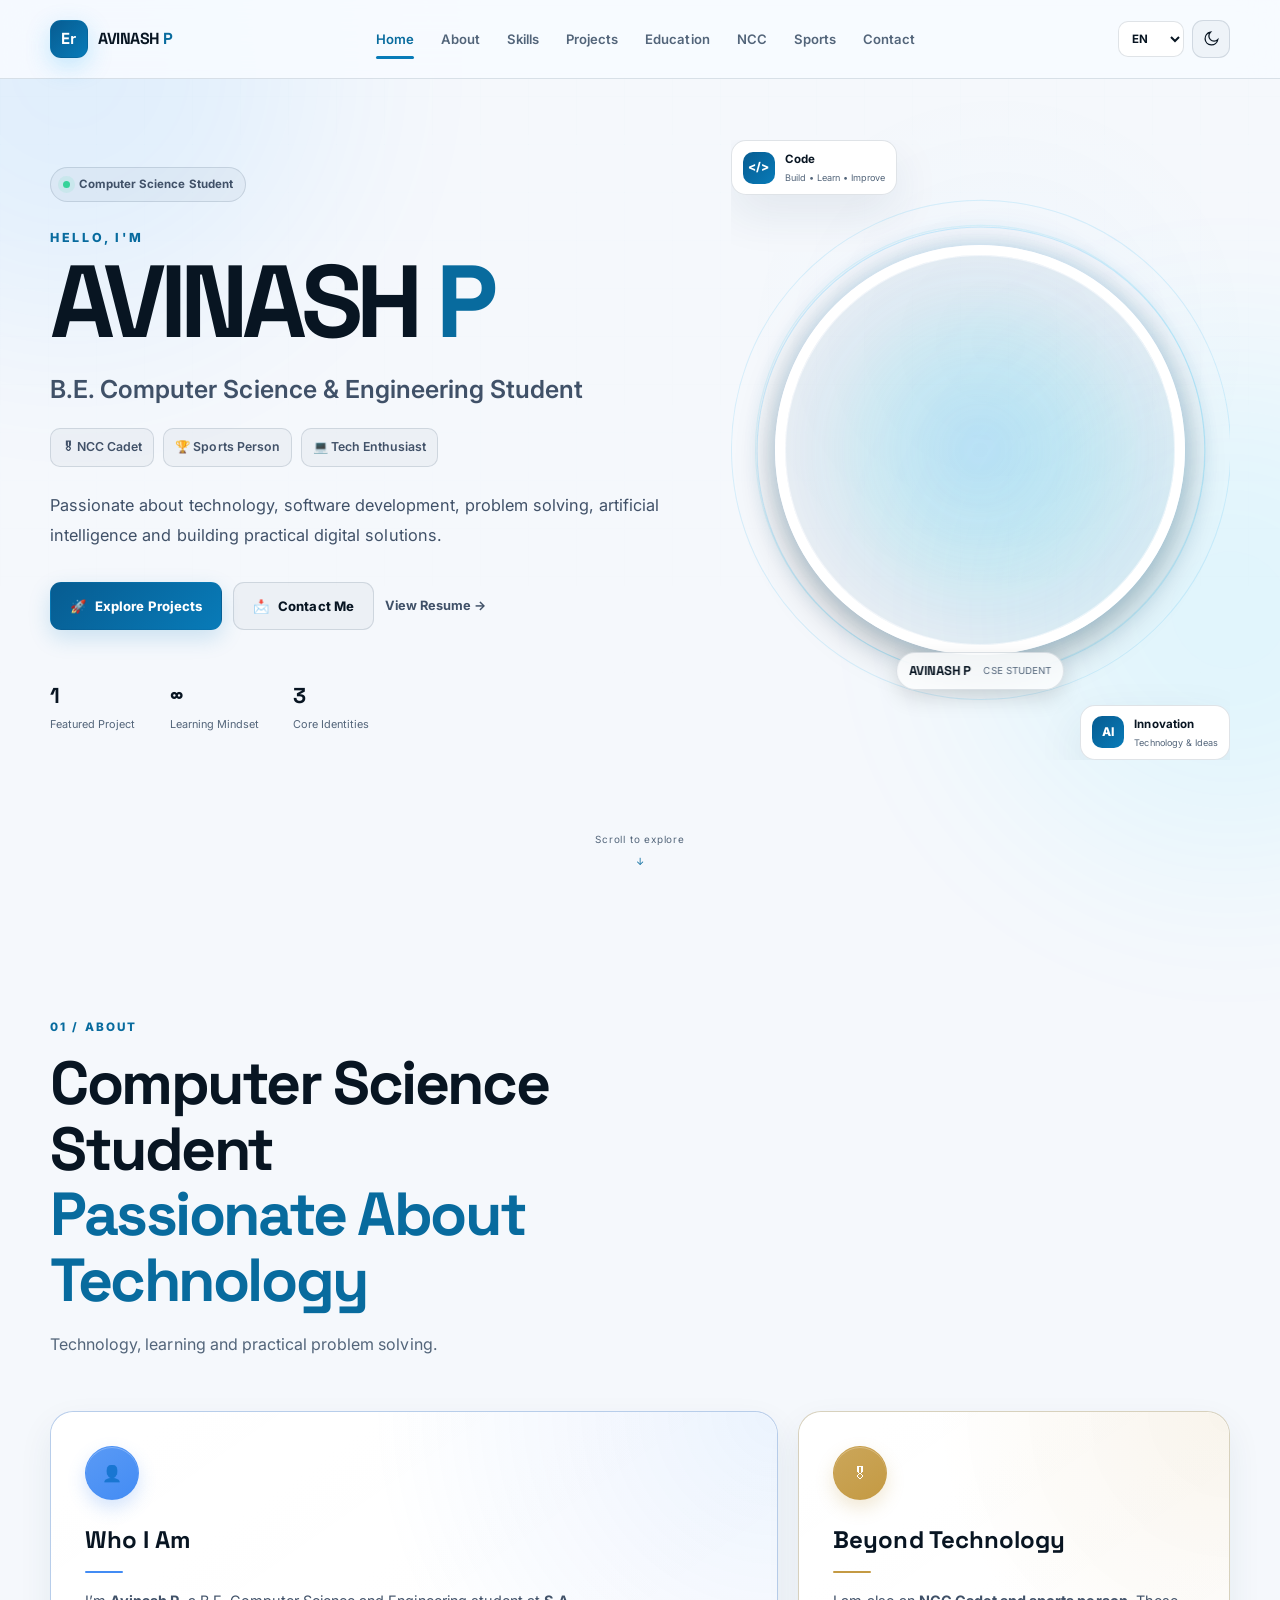
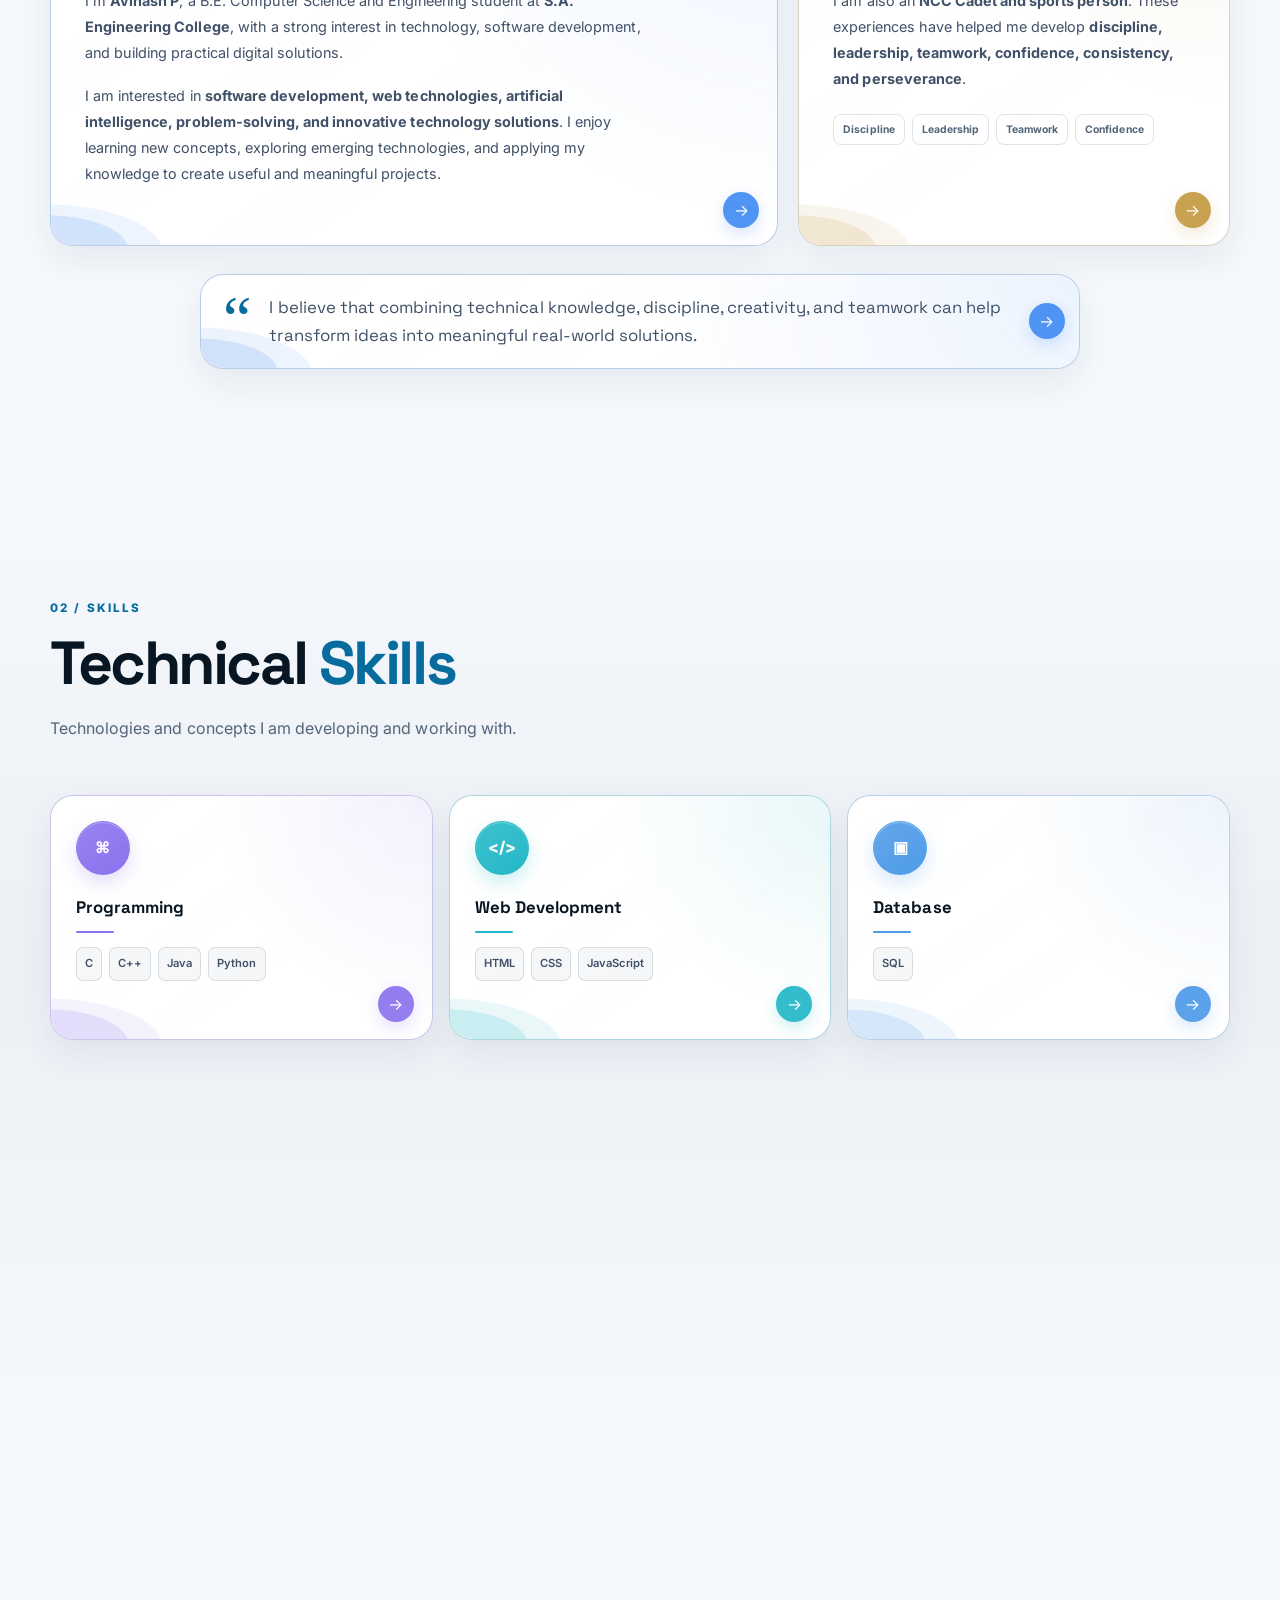
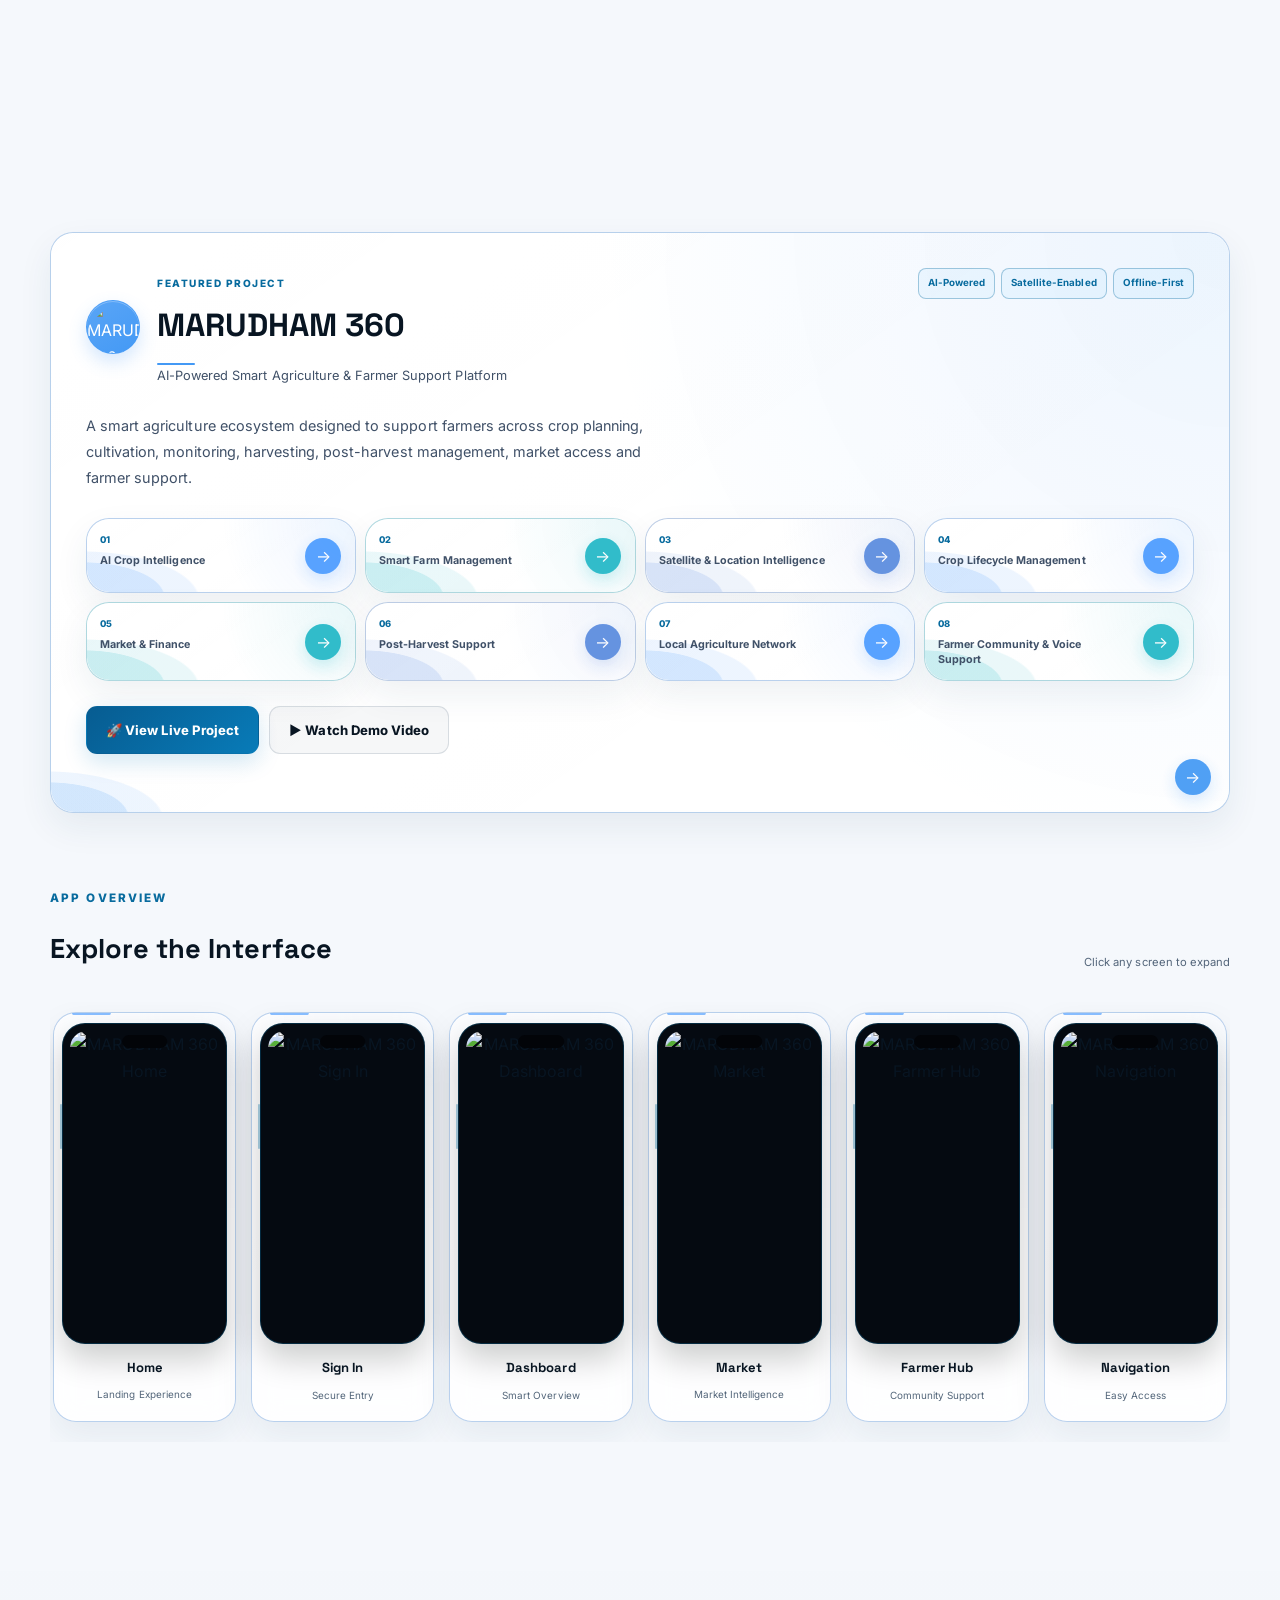
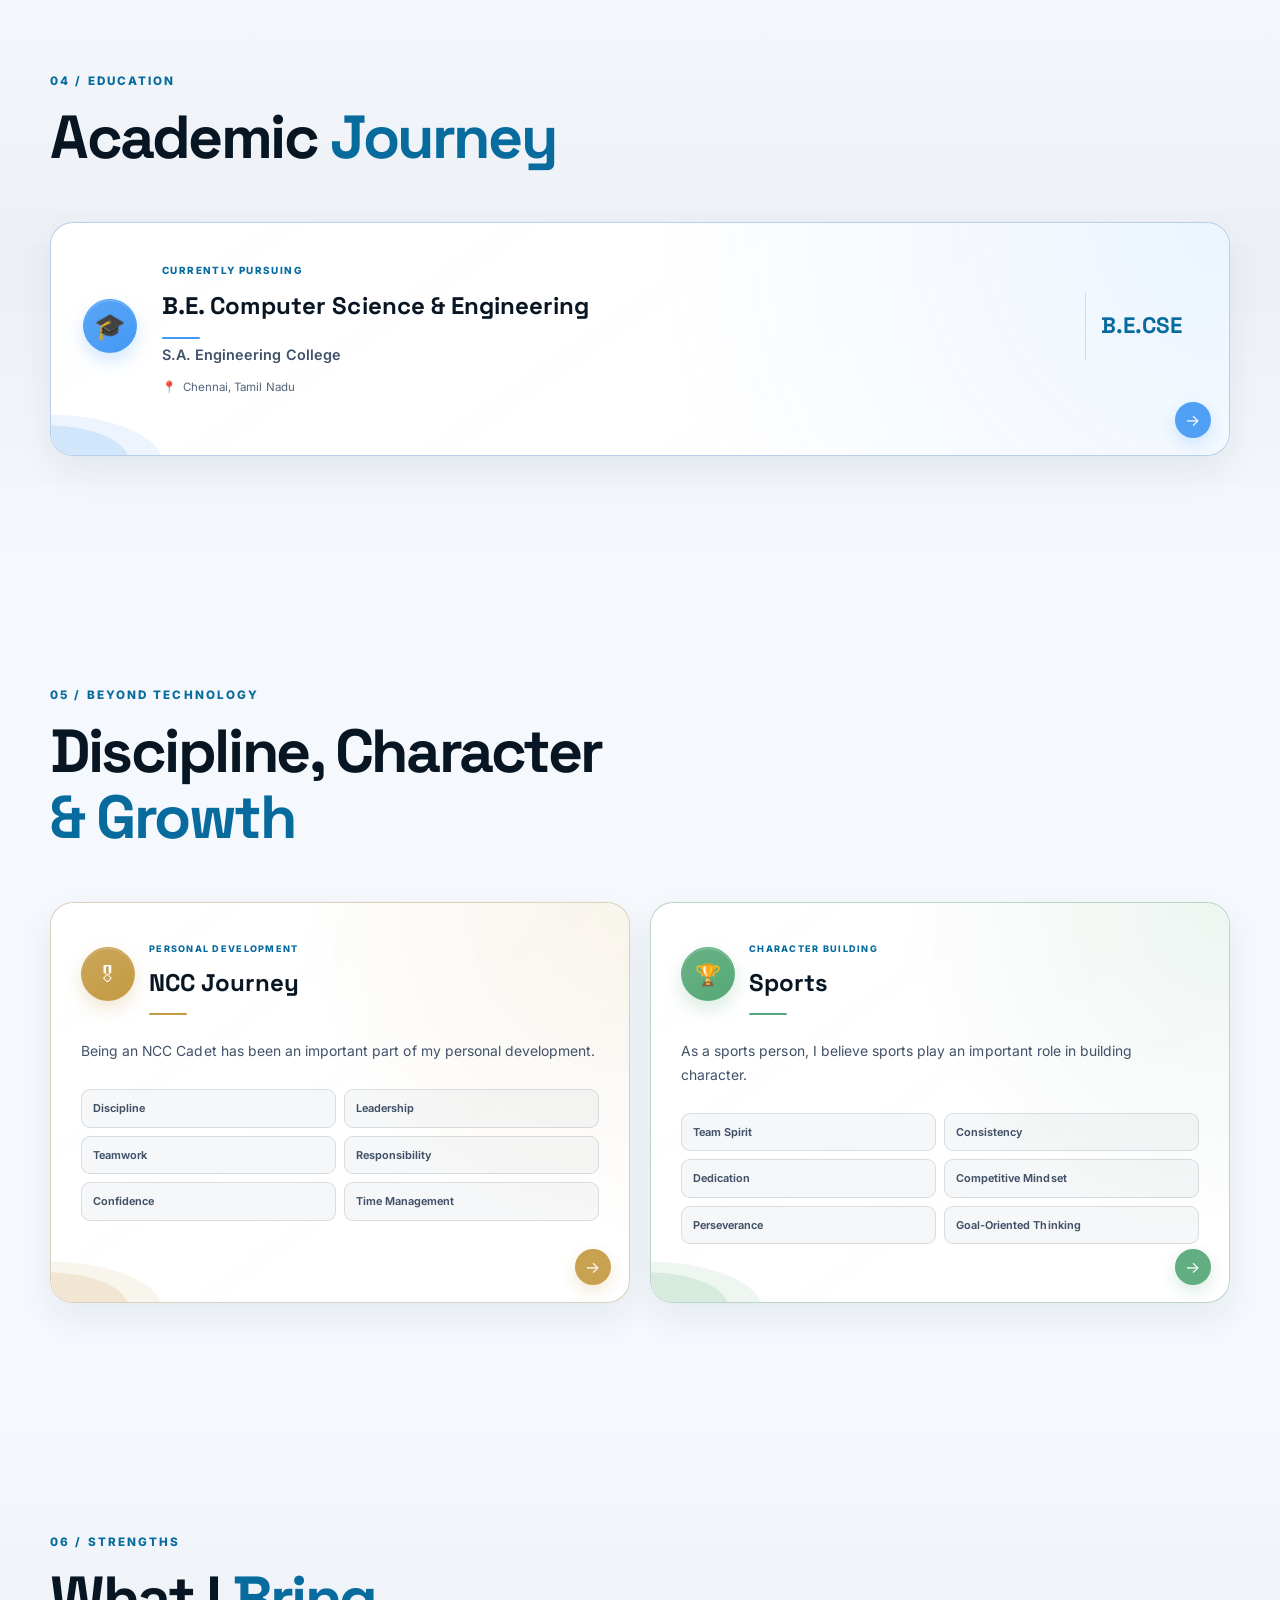
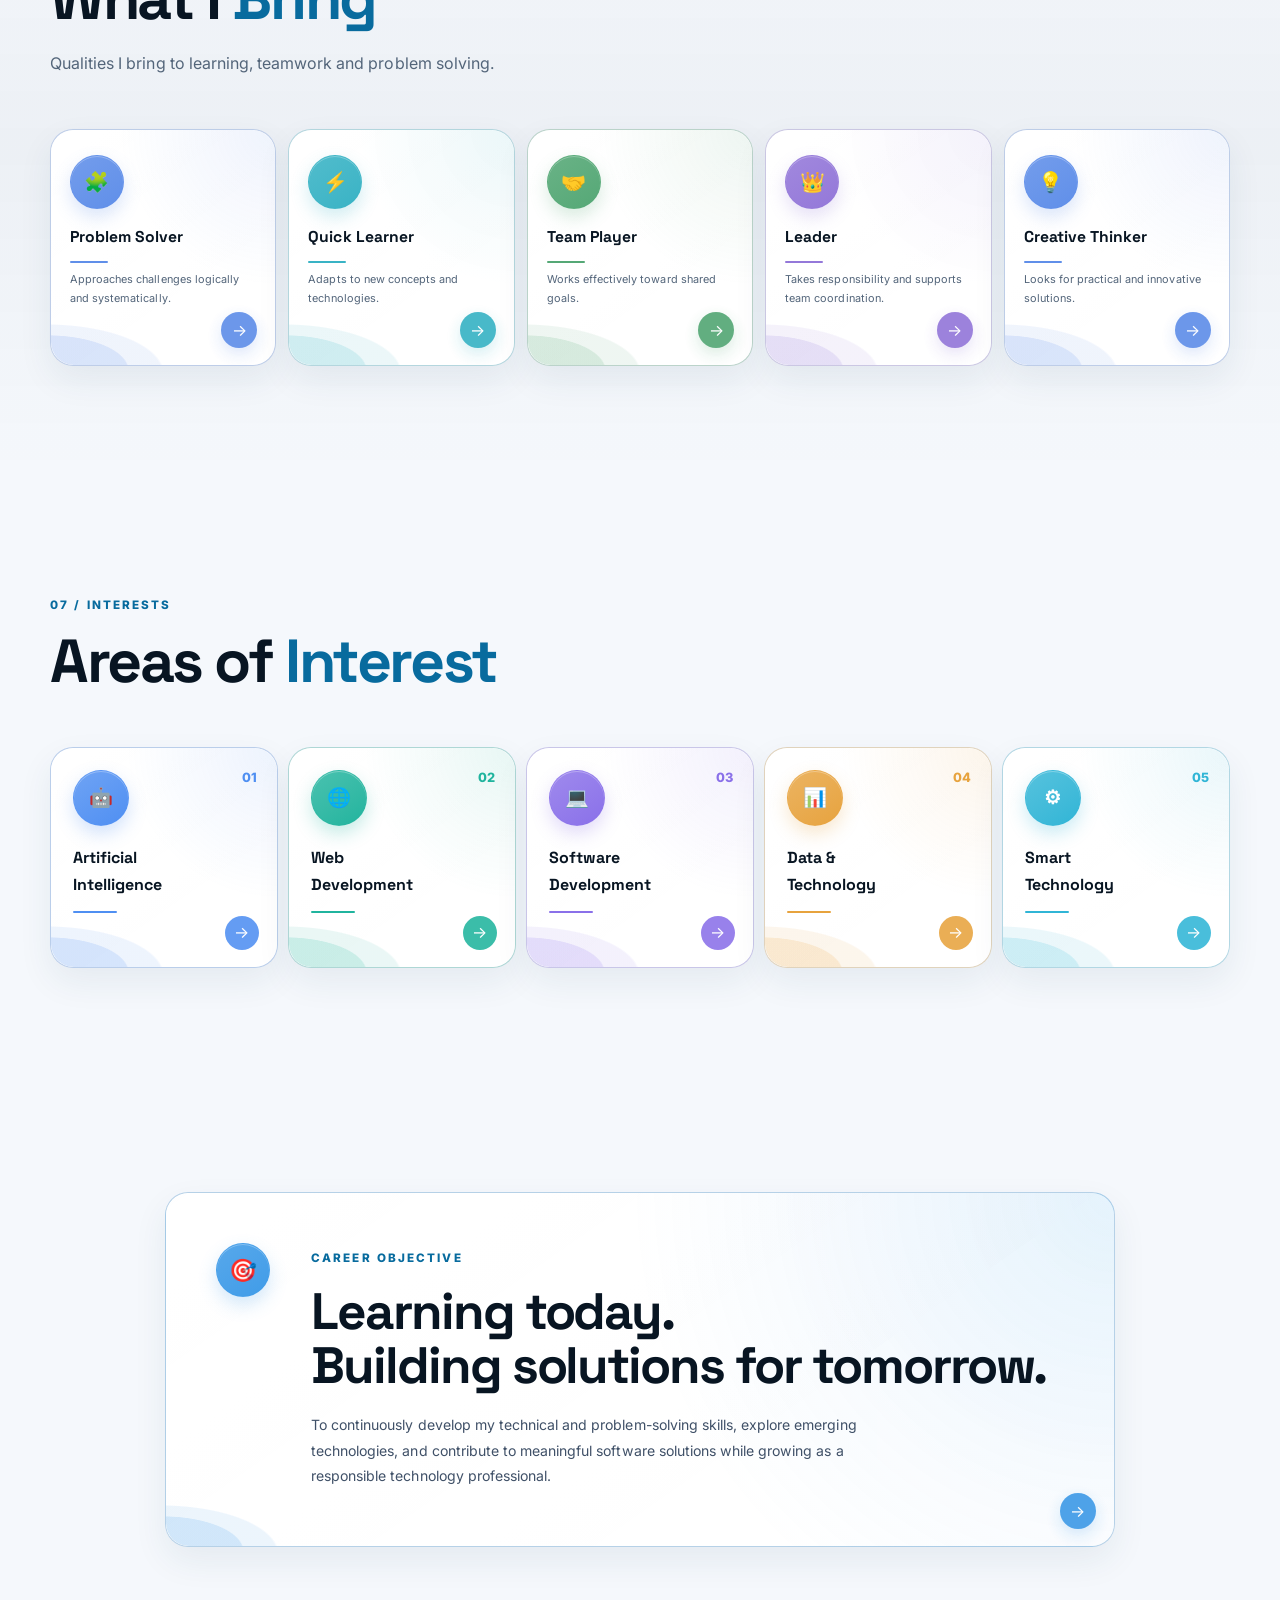
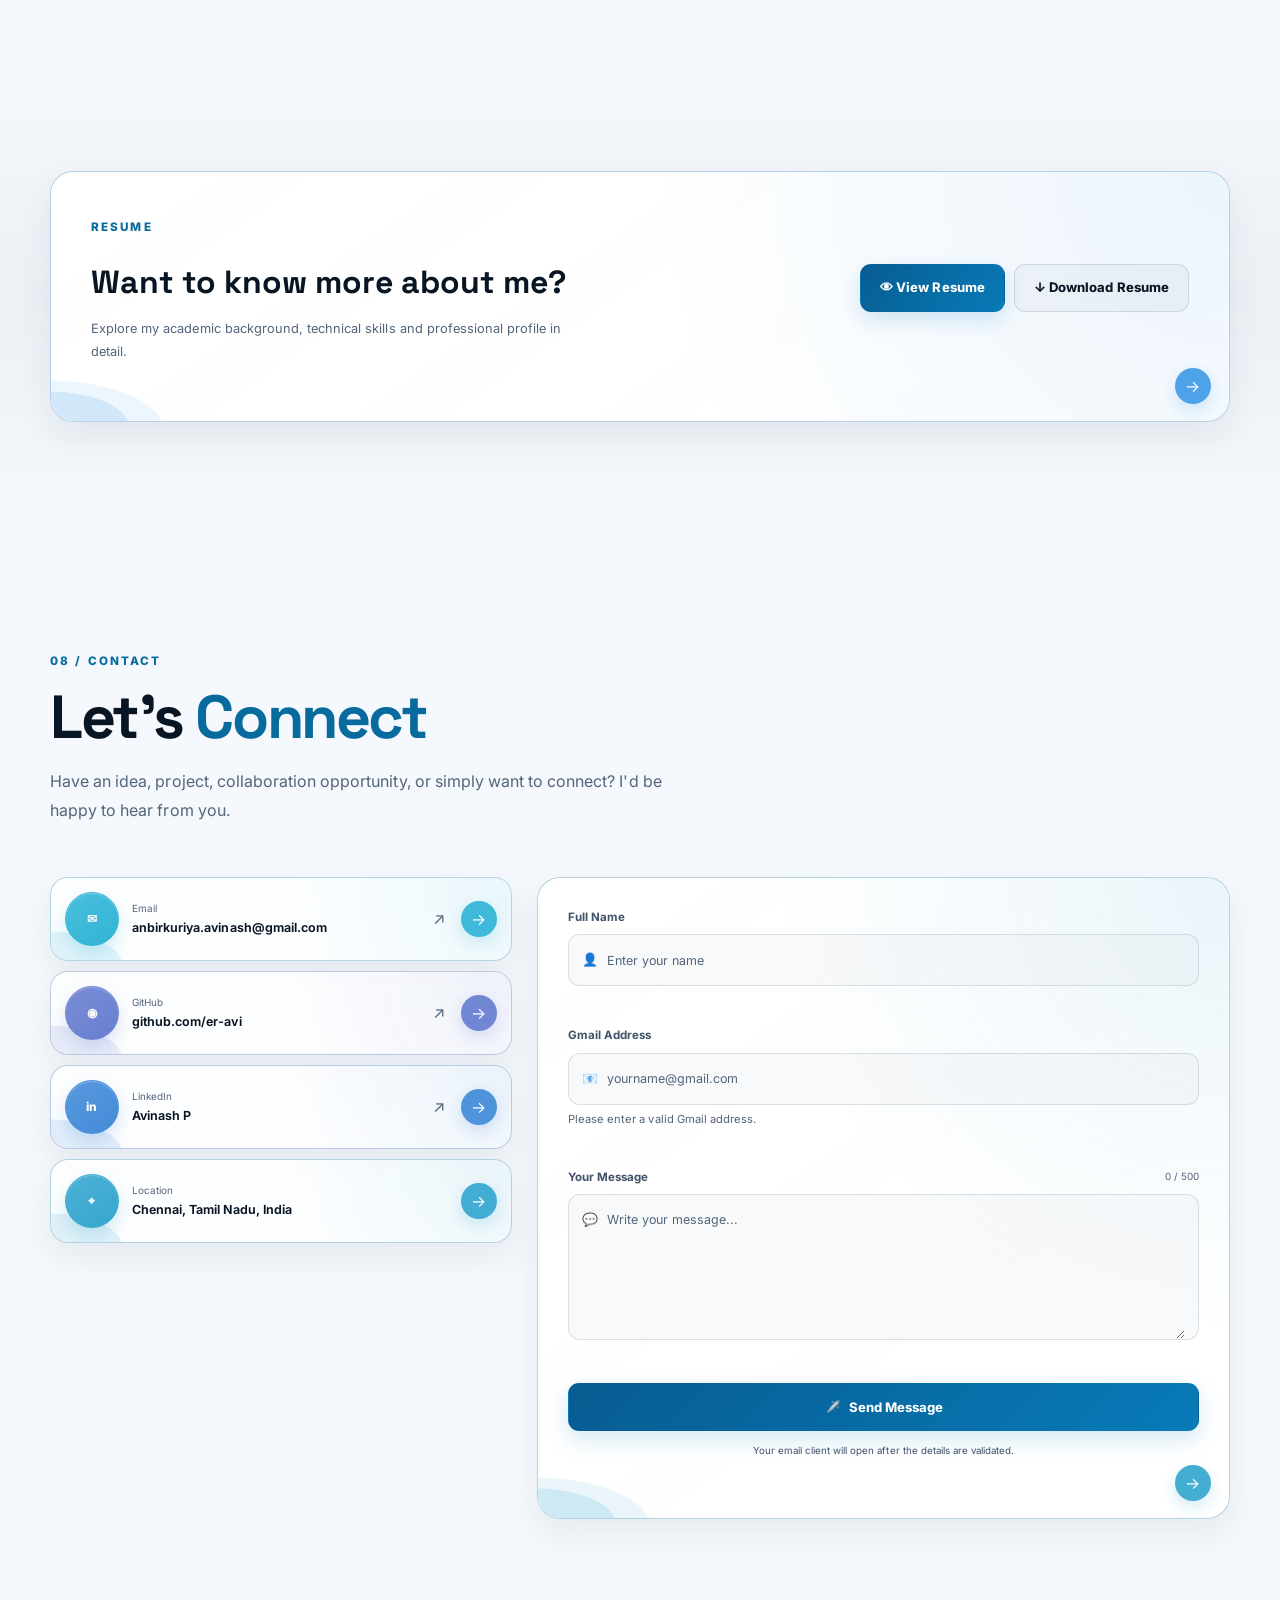
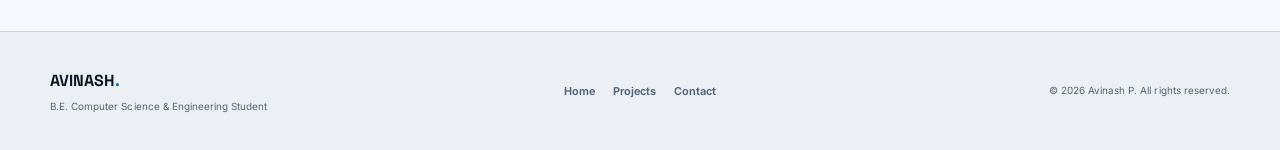
==== index3.html @ 1d007e4a "Add portfolio files Co-authored-by: Copilot <223556219+Copilot@users.noreply.github.com>" ====
<!DOCTYPE html>
<html lang="en">
<head>
  <meta charset="UTF-8">
  <meta name="viewport" content="width=device-width, initial-scale=1.0">
  <meta name="theme-color" content="#08111f">

  <title>AVINASH P | B.E. Computer Science & Engineering Student</title>
  <meta name="description" content="Portfolio of Avinash P — B.E. Computer Science & Engineering student, NCC Cadet, Sports Person and Tech Enthusiast.">

  <link rel="icon" href="img/avi.jpeg">

  <link rel="preconnect" href="https://fonts.googleapis.com">
  <link rel="preconnect" href="https://fonts.gstatic.com" crossorigin>
  <link href="https://fonts.googleapis.com/css2?family=Inter:wght@400;500;600;700;800&family=Space+Grotesk:wght@400;500;600;700&display=swap" rel="stylesheet">
  <link rel="stylesheet" href="./style3.css">
</head>

<body>

  <!-- =========================
       BACKGROUND
  ========================== -->
  <div class="page-grid"></div>
  <div class="ambient ambient-one"></div>
  <div class="ambient ambient-two"></div>
  
  <!-- Scroll Progress -->
  <div class="scroll-progress" id="scrollProgress"></div>

  <!-- =========================
       NAVBAR
  ========================== -->
  <header class="navbar" id="navbar">
    <div class="container nav-inner">

      <a href="#home" class="brand">
        <span class="brand-mark">Er</span>
        <span class="brand-text">AVINASH <span>P</span></span>
      </a>

      <nav class="desktop-nav" id="desktopNav">
        <a href="#home" class="nav-link active" data-nav="home">Home</a>
        <a href="#about" class="nav-link" data-nav="about">About</a>
        <a href="#skills" class="nav-link" data-nav="skills">Skills</a>
        <a href="#projects" class="nav-link" data-nav="projects">Projects</a>
        <a href="#education" class="nav-link" data-nav="education">Education</a>
        <a href="#ncc" class="nav-link" data-nav="ncc">NCC</a>
        <a href="#sports" class="nav-link" data-nav="sports">Sports</a>
        <a href="#contact" class="nav-link" data-nav="contact">Contact</a>
      </nav>

      <div class="nav-actions">

        <select class="language-select" id="languageSelect" aria-label="Language">
          <option value="en">EN</option>
          <option value="ta">தமிழ்</option>
          <option value="hi">हिन्दी</option>
        </select>

        <button class="icon-button" id="themeToggle" aria-label="Toggle theme">
          <svg class="icon sun-icon" viewBox="0 0 24 24">
            <circle cx="12" cy="12" r="4"></circle>
            <path d="M12 2v2M12 20v2M4.93 4.93l1.41 1.41M17.66 17.66l1.41 1.41M2 12h2M20 12h2M4.93 19.07l1.41-1.41M17.66 6.34l1.41-1.41"></path>
          </svg>

          <svg class="icon moon-icon" viewBox="0 0 24 24">
            <path d="M21 12.8A8.5 8.5 0 1 1 11.2 3 6.6 6.6 0 0 0 21 12.8Z"></path>
          </svg>
        </button>

        <button class="menu-button" id="menuButton" aria-label="Open menu" aria-expanded="false">
          <span></span>
          <span></span>
          <span></span>
        </button>

      </div>
    </div>

    <!-- Mobile Navigation -->
    <nav class="mobile-nav" id="mobileNav" aria-label="Mobile navigation">
      <a href="#home">Home</a>
      <a href="#about">About</a>
      <a href="#skills">Skills</a>
      <a href="#projects">Projects</a>
      <a href="#education">Education</a>
      <a href="#ncc">NCC</a>
      <a href="#sports">Sports</a>
      <a href="#what-i-bring">What I Bring</a>
      <a href="#interests">Interests</a>
      <a href="#career">Career Objective</a>
      <a href="#resume">Resume</a>
      <a href="#contact">Contact</a>
    </nav>
  </header>


  <main>

    <!-- =========================
         HERO
    ========================== -->
    <section class="hero section" id="home">

      <div class="container hero-grid">

        <div class="hero-content reveal">

          <div class="availability">
            <span class="status-dot"></span>
            <span>Computer Science Student</span>
          </div>

          <p class="eyebrow">HELLO, I'M</p>

          <h1>
            AVINASH <span>P</span>
          </h1>

          <h2>
            B.E. Computer Science &amp; Engineering Student
          </h2>

          <div class="identity-tags">
            <span>🎖 NCC Cadet</span>
            <span>🏆 Sports Person</span>
            <span>💻 Tech Enthusiast</span>
          </div>

          <p class="hero-description">
            Passionate about technology, software development, problem solving,
            artificial intelligence and building practical digital solutions.
          </p>

          <div class="hero-buttons">
            <a href="#projects" class="btn btn-primary">
              <span>🚀</span>
              Explore Projects
            </a>

            <a href="#contact" class="btn btn-secondary">
              <span>📩</span>
              Contact Me
            </a>

            <a href="#resume" class="text-link">
              View Resume →
            </a>
          </div>

          <div class="hero-mini-stats">
            <div>
              <strong>1</strong>
              <span>Featured Project</span>
            </div>

            <div>
              <strong>∞</strong>
              <span>Learning Mindset</span>
            </div>

            <div>
              <strong>3</strong>
              <span>Core Identities</span>
            </div>
          </div>

        </div>

        <div class="hero-visual reveal">

          <div class="hero-orbit orbit-one"></div>
          <div class="hero-orbit orbit-two"></div>

          <div class="profile-glow"></div>

          <div class="profile-card">
            <div class="profile-image-wrap">
              <img src="img/avi.jpeg" alt="Avinash P" class="profile-image">
            </div>

            <div class="profile-card-info">
              <span>AVINASH P</span>
              <small>CSE STUDENT</small>
            </div>
          </div>

          <div class="floating-card floating-code">
            <span>&lt;/&gt;</span>
            <div>
              <strong>Code</strong>
              <small>Build • Learn • Improve</small>
            </div>
          </div>

          <div class="floating-card floating-ai">
            <span>AI</span>
            <div>
              <strong>Innovation</strong>
              <small>Technology &amp; Ideas</small>
            </div>
          </div>

        </div>

      </div>

      <a href="#about" class="scroll-indicator">
        <span>Scroll to explore</span>
        <span class="scroll-arrow">↓</span>
      </a>

    </section>


    <!-- =========================
         ABOUT
    ========================== -->
    <section class="section" id="about">
      <div class="container">

        <div class="section-heading reveal">
          <span class="section-label">01 / ABOUT</span>
          <h2>Computer Science Student<br><span>Passionate About Technology</span></h2>
          <p>Technology, learning and practical problem solving.</p>
        </div>

        <div class="about-grid">

          <article class="about-main glass-card reveal">
            <div class="card-icon">👤</div>

            <h3>Who I Am</h3>

            <p>
              I’m <strong>Avinash P</strong>, a B.E. Computer Science and
              Engineering student at <strong>S.A. Engineering College</strong>,
              with a strong interest in technology, software development,
              and building practical digital solutions.
            </p>

            <p>
              I am interested in <strong>software development, web technologies,
              artificial intelligence, problem-solving, and innovative
              technology solutions</strong>. I enjoy learning new concepts,
              exploring emerging technologies, and applying my knowledge to
              create useful and meaningful projects.
            </p>
          </article>

          <article class="about-side glass-card reveal">
            <div class="card-icon">🎖</div>

            <h3>Beyond Technology</h3>

            <p>
              I am also an <strong>NCC Cadet and sports person</strong>.
              These experiences have helped me develop
              <strong>discipline, leadership, teamwork, confidence,
              consistency, and perseverance</strong>.
            </p>

            <div class="value-line">
              <span>Discipline</span>
              <span>Leadership</span>
              <span>Teamwork</span>
              <span>Confidence</span>
            </div>
          </article>

        </div>

        <div class="about-quote reveal">
          <span>“</span>
          <p>
            I believe that combining technical knowledge, discipline,
            creativity, and teamwork can help transform ideas into meaningful
            real-world solutions.
          </p>
        </div>

      </div>
    </section>


    <!-- =========================
         SKILLS
    ========================== -->
    <section class="section section-alt" id="skills">
      <div class="container">

        <div class="section-heading reveal">
          <span class="section-label">02 / SKILLS</span>
          <h2>Technical <span>Skills</span></h2>
          <p>Technologies and concepts I am developing and working with.</p>
        </div>

        <div class="skills-grid">

          <article class="skill-card glass-card reveal">
            <div class="skill-icon">⌘</div>
            <h3>Programming</h3>
            <div class="skill-tags">
              <span>C</span>
              <span>C++</span>
              <span>Java</span>
              <span>Python</span>
            </div>
          </article>

          <article class="skill-card glass-card reveal">
            <div class="skill-icon">&lt;/&gt;</div>
            <h3>Web Development</h3>
            <div class="skill-tags">
              <span>HTML</span>
              <span>CSS</span>
              <span>JavaScript</span>
            </div>
          </article>

          <article class="skill-card glass-card reveal">
            <div class="skill-icon">▣</div>
            <h3>Database</h3>
            <div class="skill-tags">
              <span>SQL</span>
            </div>
          </article>

          <article class="skill-card glass-card reveal">
            <div class="skill-icon">⌬</div>
            <h3>Computer Science</h3>
            <div class="skill-tags">
              <span>Data Structures</span>
              <span>OOP</span>
              <span>Algorithms</span>
              <span>Problem Solving</span>
            </div>
          </article>

          <article class="skill-card glass-card reveal">
            <div class="skill-icon">⚙</div>
            <h3>Tools</h3>
            <div class="skill-tags">
              <span>Git</span>
              <span>GitHub</span>
              <span>VS Code</span>
            </div>
          </article>

          <article class="skill-card glass-card skill-interest reveal">
            <div class="skill-icon">✦</div>
            <h3>Interests</h3>
            <div class="skill-tags">
              <span>Artificial Intelligence</span>
              <span>Web Applications</span>
              <span>Smart Technology</span>
            </div>
          </article>

        </div>

      </div>
    </section>


    <!-- =========================
         PROJECT
    ========================== -->
    <section class="section" id="projects">
      <div class="container">

        <div class="section-heading reveal">
          <span class="section-label">03 / FEATURED PROJECT</span>
          <h2>Building Solutions That<br><span>Matter</span></h2>
          <p>My featured project and practical technology work.</p>
        </div>

        <article class="project-feature glass-card reveal">

          <div class="project-top">

            <div class="project-title-area">
              <div class="project-icon">
                <img src="img/icon.jpeg" alt="MARUDHAM 360 icon">
              </div>

              <div>
                <span class="project-kicker">FEATURED PROJECT</span>
                <h3>MARUDHAM 360</h3>
                <p>AI-Powered Smart Agriculture &amp; Farmer Support Platform</p>
              </div>
            </div>

            <div class="project-badges">
              <span>AI-Powered</span>
              <span>Satellite-Enabled</span>
              <span>Offline-First</span>
            </div>

          </div>

          <div class="project-description">
            <p>
              A smart agriculture ecosystem designed to support farmers across
              crop planning, cultivation, monitoring, harvesting, post-harvest
              management, market access and farmer support.
            </p>
          </div>

          <div class="project-features">

            <div>
              <span>01</span>
              <strong>AI Crop Intelligence</strong>
            </div>

            <div>
              <span>02</span>
              <strong>Smart Farm Management</strong>
            </div>

            <div>
              <span>03</span>
              <strong>Satellite &amp; Location Intelligence</strong>
            </div>

            <div>
              <span>04</span>
              <strong>Crop Lifecycle Management</strong>
            </div>

            <div>
              <span>05</span>
              <strong>Market &amp; Finance</strong>
            </div>

            <div>
              <span>06</span>
              <strong>Post-Harvest Support</strong>
            </div>

            <div>
              <span>07</span>
              <strong>Local Agriculture Network</strong>
            </div>

            <div>
              <span>08</span>
              <strong>Farmer Community &amp; Voice Support</strong>
            </div>

          </div>

          <div class="project-actions">
            <a href="https://voltrezzz.github.io/AI-Crop-Assistant/"
               target="_blank"
               rel="noopener noreferrer"
               class="btn btn-primary">
              🚀 View Live Project
            </a>

            <a href="https://voltrezzz.github.io/demo-video/"
               target="_blank"
               rel="noopener noreferrer"
               class="btn btn-secondary">
              ▶ Watch Demo Video
            </a>
          </div>

        </article>


        <!-- App Screenshots -->
        <div class="showcase-heading reveal">
          <div>
            <span class="section-label">APP OVERVIEW</span>
            <h3>Explore the Interface</h3>
          </div>
          <span class="showcase-hint">Click any screen to expand</span>
        </div>

        <div class="app-showcase reveal">

          <article class="app-shot" data-image="img/land.jpeg">
            <div class="phone-frame">
              <div class="phone-notch"></div>
              <img src="img/land.jpeg" alt="MARUDHAM 360 Home">
            </div>
            <h4>Home</h4>
            <span>Landing Experience</span>
          </article>

          <article class="app-shot" data-image="img/sign.jpeg">
            <div class="phone-frame">
              <div class="phone-notch"></div>
              <img src="img/sign.jpeg" alt="MARUDHAM 360 Sign In">
            </div>
            <h4>Sign In</h4>
            <span>Secure Entry</span>
          </article>

          <article class="app-shot" data-image="img/DASHBOARD.jpeg">
            <div class="phone-frame">
              <div class="phone-notch"></div>
              <img src="img/DASHBOARD.jpeg" alt="MARUDHAM 360 Dashboard">
            </div>
            <h4>Dashboard</h4>
            <span>Smart Overview</span>
          </article>

          <article class="app-shot" data-image="img/market.jpeg">
            <div class="phone-frame">
              <div class="phone-notch"></div>
              <img src="img/market.jpeg" alt="MARUDHAM 360 Market">
            </div>
            <h4>Market</h4>
            <span>Market Intelligence</span>
          </article>

          <article class="app-shot" data-image="img/HUB.jpeg">
            <div class="phone-frame">
              <div class="phone-notch"></div>
              <img src="img/HUB.jpeg" alt="MARUDHAM 360 Farmer Hub">
            </div>
            <h4>Farmer Hub</h4>
            <span>Community Support</span>
          </article>

          <article class="app-shot" data-image="img/NAV.jpeg">
            <div class="phone-frame">
              <div class="phone-notch"></div>
              <img src="img/NAV.jpeg" alt="MARUDHAM 360 Navigation">
            </div>
            <h4>Navigation</h4>
            <span>Easy Access</span>
          </article>

        </div>

      </div>
    </section>


    <!-- =========================
         EDUCATION
    ========================== -->
    <section class="section section-alt" id="education">
      <div class="container">

        <div class="section-heading reveal">
          <span class="section-label">04 / EDUCATION</span>
          <h2>Academic <span>Journey</span></h2>
        </div>

        <article class="education-card glass-card reveal">

          <div class="education-icon">🎓</div>

          <div class="education-content">
            <span class="education-status">CURRENTLY PURSUING</span>
            <h3>B.E. Computer Science &amp; Engineering</h3>
            <h4>S.A. Engineering College</h4>

            <div class="education-location">
              <span>📍</span>
              <span>Chennai, Tamil Nadu</span>
            </div>
          </div>

          <div class="education-side">
            <span> B.E.CSE </span>
          </div>

        </article>

      </div>
    </section>


    <!-- =========================
         NCC + SPORTS
    ========================== -->
    <section class="section" id="ncc">
      <div class="container">

        <div class="section-heading reveal">
          <span class="section-label">05 / BEYOND TECHNOLOGY</span>
          <h2>Discipline, Character<br><span>&amp; Growth</span></h2>
        </div>

        <div class="life-grid">

          <!-- NCC -->
          <article class="life-card ncc-card glass-card reveal">

            <div class="life-header">
              <div class="life-icon">🎖</div>
              <div>
                <span>PERSONAL DEVELOPMENT</span>
                <h3>NCC Journey</h3>
              </div>
            </div>

            <p>
              Being an NCC Cadet has been an important part of my personal
              development.
            </p>

            <div class="value-grid">
              <span>Discipline</span>
              <span>Leadership</span>
              <span>Teamwork</span>
              <span>Responsibility</span>
              <span>Confidence</span>
              <span>Time Management</span>
            </div>

          </article>


          <!-- Sports -->
          <article class="life-card sports-card glass-card reveal" id="sports">

            <div class="life-header">
              <div class="life-icon">🏆</div>
              <div>
                <span>CHARACTER BUILDING</span>
                <h3>Sports</h3>
              </div>
            </div>

            <p>
              As a sports person, I believe sports play an important role in
              building character.
            </p>

            <div class="value-grid">
              <span>Team Spirit</span>
              <span>Consistency</span>
              <span>Dedication</span>
              <span>Competitive Mindset</span>
              <span>Perseverance</span>
              <span>Goal-Oriented Thinking</span>
            </div>

          </article>

        </div>

      </div>
    </section>


    <!-- =========================
         WHAT I BRING
    ========================== -->
    <section class="section section-alt" id="what-i-bring">
      <div class="container">

        <div class="section-heading reveal">
          <span class="section-label">06 / STRENGTHS</span>
          <h2>What I <span>Bring</span></h2>
          <p>Qualities I bring to learning, teamwork and problem solving.</p>
        </div>

        <div class="strength-grid">

          <article class="strength-card reveal">
            <span>🧩</span>
            <h3>Problem Solver</h3>
            <p>Approaches challenges logically and systematically.</p>
          </article>

          <article class="strength-card reveal">
            <span>⚡</span>
            <h3>Quick Learner</h3>
            <p>Adapts to new concepts and technologies.</p>
          </article>

          <article class="strength-card reveal">
            <span>🤝</span>
            <h3>Team Player</h3>
            <p>Works effectively toward shared goals.</p>
          </article>

          <article class="strength-card reveal">
            <span>👑</span>
            <h3>Leader</h3>
            <p>Takes responsibility and supports team coordination.</p>
          </article>

          <article class="strength-card reveal">
            <span>💡</span>
            <h3>Creative Thinker</h3>
            <p>Looks for practical and innovative solutions.</p>
          </article>

        </div>

      </div>
    </section>


    <!-- =========================
         INTERESTS
    ========================== -->
    <section class="section" id="interests">
      <div class="container">

        <div class="section-heading reveal">
          <span class="section-label">07 / INTERESTS</span>
          <h2>Areas of <span>Interest</span></h2>
        </div>

        <div class="interest-grid">

          <div class="interest-item reveal">
            <span>01</span>
            <strong>Artificial Intelligence</strong>
          </div>

          <div class="interest-item reveal">
            <span>02</span>
            <strong>Web Development</strong>
          </div>

          <div class="interest-item reveal">
            <span>03</span>
            <strong>Software Development</strong>
          </div>

          <div class="interest-item reveal">
            <span>04</span>
            <strong>Data &amp; Technology</strong>
          </div>

          <div class="interest-item reveal">
            <span>05</span>
            <strong>Smart Technology</strong>
          </div>

        </div>

      </div>
    </section>


    <!-- =========================
         CAREER
    ========================== -->
    <section class="section career-section" id="career">
      <div class="container">

        <article class="career-card reveal">

          <div class="career-icon">🎯</div>

          <div>
            <span class="section-label">CAREER OBJECTIVE</span>

            <h2>
              Learning today.<br>
              Building solutions for tomorrow.
            </h2>

            <p>
              To continuously develop my technical and problem-solving skills,
              explore emerging technologies, and contribute to meaningful
              software solutions while growing as a responsible technology
              professional.
            </p>
          </div>

        </article>

      </div>
    </section>


    <!-- =========================
         RESUME
    ========================== -->
    <section class="section section-alt" id="resume">
      <div class="container">

        <article class="resume-card reveal">

          <div class="resume-content">
            <span class="section-label">RESUME</span>
            <h2>Want to know more about me?</h2>
            <p>
              Explore my academic background, technical skills and professional
              profile in detail.
            </p>
          </div>

          <div class="resume-actions">

            <!-- Change resume.pdf to your actual resume filename -->
            <a href="resume.pdf"
               target="_blank"
               class="btn btn-primary">
              👁 View Resume
            </a>

            <a href="resume.pdf"
               download
               class="btn btn-secondary">
              ↓ Download Resume
            </a>

          </div>

        </article>

      </div>
    </section>


    <!-- =========================
         CONTACT
    ========================== -->
    <section class="section" id="contact">
      <div class="container">

        <div class="section-heading reveal">
          <span class="section-label">08 / CONTACT</span>
          <h2>Let's <span>Connect</span></h2>
          <p>
            Have an idea, project, collaboration opportunity, or simply want
            to connect? I'd be happy to hear from you.
          </p>
        </div>

        <div class="contact-grid">

          <!-- Contact information -->
          <div class="contact-info reveal">

            <a href="mailto:anbirkuriya.avinash@gmail.com" class="contact-item">
              <span class="contact-icon">✉</span>
              <div>
                <small>Email</small>
                <strong>anbirkuriya.avinash@gmail.com</strong>
              </div>
              <span class="arrow">↗</span>
            </a>

            <a href="https://github.com/er-avi"
               target="_blank"
               rel="noopener noreferrer"
               class="contact-item">
              <span class="contact-icon">◉</span>
              <div>
                <small>GitHub</small>
                <strong>github.com/er-avi</strong>
              </div>
              <span class="arrow">↗</span>
            </a>

            <a href="https://www.linkedin.com/in/avinash-p-840787425"
               target="_blank"
               rel="noopener noreferrer"
               class="contact-item">
              <span class="contact-icon">in</span>
              <div>
                <small>LinkedIn</small>
                <strong>Avinash P</strong>
              </div>
              <span class="arrow">↗</span>
            </a>

            <div class="contact-item">
              <span class="contact-icon">⌖</span>
              <div>
                <small>Location</small>
                <strong>Chennai, Tamil Nadu, India</strong>
              </div>
            </div>

          </div>


          <!-- Form -->
          <div class="contact-form-wrap glass-card reveal">

            <form id="contactForm" novalidate>

              <div class="form-group">
                <label for="name">Full Name</label>

                <div class="input-wrap">
                  <span>👤</span>
                  <input
                    type="text"
                    id="name"
                    name="name"
                    placeholder="Enter your name"
                    autocomplete="name"
                    maxlength="60"
                  >
                </div>

                <small class="field-error" id="nameError"></small>
              </div>


              <div class="form-group">
                <label for="email">Gmail Address</label>

                <div class="input-wrap">
                  <span>📧</span>
                  <input
                    type="email"
                    id="email"
                    name="email"
                    placeholder="yourname@gmail.com"
                    autocomplete="email"
                    maxlength="100"
                  >
                </div>

                <small class="field-hint">
                  Please enter a valid Gmail address.
                </small>

                <small class="field-error" id="emailError"></small>
              </div>


              <div class="form-group">
                <div class="label-row">
                  <label for="message">Your Message</label>
                  <span id="messageCounter">0 / 500</span>
                </div>

                <div class="input-wrap textarea-wrap">
                  <span>💬</span>

                  <textarea
                    id="message"
                    name="message"
                    placeholder="Write your message..."
                    maxlength="500"
                  ></textarea>
                </div>

                <small class="field-error" id="messageError"></small>
              </div>


              <button type="submit" class="btn btn-primary submit-btn" id="submitButton">
                <span>✈️</span>
                <span>Send Message</span>
              </button>

              <p class="form-note">
                Your email client will open after the details are validated.
              </p>

            </form>

          </div>

        </div>

      </div>
    </section>

  </main>


  <!-- =========================
       FOOTER
  ========================== -->
  <footer class="footer">
    <div class="container footer-inner">

      <div>
        <a href="#home" class="footer-brand">AVINASH<span>.</span></a>
        <p>B.E. Computer Science &amp; Engineering Student</p>
      </div>

      <div class="footer-links">
        <a href="#home">Home</a>
        <a href="#projects">Projects</a>
        <a href="#contact">Contact</a>
      </div>

      <p class="copyright">
        © <span id="currentYear"></span> Avinash P. All rights reserved.
      </p>

    </div>
  </footer>


  <!-- =========================
       LIGHTBOX
  ========================== -->
  <div class="lightbox" id="lightbox" role="dialog" aria-modal="true" aria-label="Project screenshot" aria-hidden="true">

    <button class="lightbox-close" id="lightboxClose" aria-label="Close">
      ×
    </button>

    <button class="lightbox-prev" id="lightboxPrev" aria-label="Previous">
      ‹
    </button>

    <div class="lightbox-content">
      <img id="lightboxImage" src="" alt="Project screenshot">
    </div>

    <button class="lightbox-next" id="lightboxNext" aria-label="Next">
      ›
    </button>

  </div>


  <!-- =========================
       TOAST
  ========================== -->
  <div class="toast-container" id="toastContainer"></div>


  <!-- Back to top -->
  <button class="back-top" id="backTop" aria-label="Back to top">
    ↑
  </button>


  <script src="script.js"></script>
</body>
</html>
---- style3.css ----
/* =========================================================
   AVINASH P — PREMIUM PORTFOLIO
   ========================================================= */

:root {
  --bg: #07111f;
  --bg-soft: #0b1728;
  --surface: rgba(15, 29, 48, 0.72);
  --surface-solid: #0e1b2d;
  --surface-light: rgba(255,255,255,0.045);

  --text: #f5f9ff;
  --text-soft: #b7c4d6;
  --text-muted: #7f91a8;

  --primary: #22a6f2;
  --primary-bright: #5cc8ff;
  --primary-dark: #0879bb;

  --border: rgba(255,255,255,0.09);
  --border-strong: rgba(92,200,255,0.28);

  --success: #36d399;
  --danger: #ff6b7a;

  --shadow: 0 25px 80px rgba(0,0,0,0.32);

  --radius: 22px;
  --radius-small: 14px;

  --container: 1180px;
  --nav-height: 78px;

  --transition: 260ms cubic-bezier(.2,.8,.2,1);
}

[data-theme="light"] {
  --bg: #f5f8fc;
  --bg-soft: #edf3f9;
  --surface: rgba(255,255,255,0.78);
  --surface-solid: #ffffff;
  --surface-light: rgba(8,30,55,0.035);

  --text: #081522;
  --text-soft: #405168;
  --text-muted: #6d7d91;

  --border: rgba(8,30,55,0.10);
  --border-strong: rgba(8,135,207,0.25);

  --shadow: 0 25px 70px rgba(23,57,91,0.12);
}


/* =========================================================
   RESET
   ========================================================= */

* {
  margin: 0;
  padding: 0;
  box-sizing: border-box;
}

html {
  scroll-behavior: smooth;
  scroll-padding-top: 90px;
}

body {
  min-height: 100vh;
  overflow-x: hidden;

  font-family: "Inter", sans-serif;
  color: var(--text);
  background: var(--bg);

  line-height: 1.65;

  transition:
    background var(--transition),
    color var(--transition);
}

body.menu-open {
  overflow: hidden;
}

a {
  color: inherit;
  text-decoration: none;
}

button,
input,
textarea,
select {
  font: inherit;
}

button {
  border: 0;
}

img {
  display: block;
  max-width: 100%;
}

::selection {
  color: white;
  background: var(--primary);
}


/* =========================================================
   BACKGROUND
   ========================================================= */

.page-grid {
  position: fixed;
  inset: 0;
  z-index: -5;
  pointer-events: none;

  opacity: .42;

  background-image:
    linear-gradient(rgba(130,180,220,.035) 1px, transparent 1px),
    linear-gradient(90deg, rgba(130,180,220,.035) 1px, transparent 1px);

  background-size: 48px 48px;

  mask-image: linear-gradient(
    to bottom,
    black,
    transparent 90%
  );
}

.ambient {
  position: fixed;
  width: 500px;
  height: 500px;
  border-radius: 50%;
  z-index: -4;
  pointer-events: none;

  filter: blur(100px);
  opacity: .12;
}

.ambient-one {
  top: -180px;
  left: -180px;
  background: #008cff;
}

.ambient-two {
  right: -200px;
  top: 40%;
  background: #00d9ff;
}

[data-theme="light"] .ambient {
  opacity: .08;
}


/* =========================================================
   COMMON
   ========================================================= */

.container {
  width: min(calc(100% - 40px), var(--container));
  margin-inline: auto;
}

.section {
  position: relative;
  padding: 115px 0;
}

.section-alt {
  background: linear-gradient(
    180deg,
    transparent,
    var(--surface-light),
    transparent
  );
}

.section-heading {
  max-width: 760px;
  margin-bottom: 55px;
}

.section-heading.center {
  margin-inline: auto;
  text-align: center;
}

.section-label {
  display: inline-block;
  margin-bottom: 13px;

  color: var(--primary-bright);
  font-size: .73rem;
  font-weight: 800;
  letter-spacing: .18em;
}

.section-heading h2 {
  font-family: "Space Grotesk", sans-serif;
  font-size: clamp(2.1rem, 5vw, 3.8rem);
  line-height: 1.08;
  letter-spacing: -.04em;
}

.section-heading h2 span {
  color: var(--primary-bright);
}

.section-heading p {
  margin-top: 17px;
  color: var(--text-muted);
  max-width: 620px;
}

.glass-card {
  background: var(--surface);
  border: 1px solid var(--border);
  backdrop-filter: blur(18px);
  -webkit-backdrop-filter: blur(18px);
  box-shadow: var(--shadow);
}

.reveal {
  opacity: 0;
  transform: translateY(30px);
  transition:
    opacity .7s ease,
    transform .7s cubic-bezier(.2,.8,.2,1);
}

.reveal.visible {
  opacity: 1;
  transform: translateY(0);
}


/* =========================================================
   SCROLL PROGRESS
   ========================================================= */

.scroll-progress {
  position: fixed;
  z-index: 1001;
  top: 0;
  left: 0;

  width: 0;
  height: 3px;

  background: linear-gradient(
    90deg,
    var(--primary),
    var(--primary-bright)
  );
}


/* =========================================================
   NAVBAR
   ========================================================= */

.navbar {
  position: fixed;
  z-index: 1000;
  top: 0;
  left: 0;
  width: 100%;

  border-bottom: 1px solid transparent;

  background: rgba(7,17,31,.58);
  backdrop-filter: blur(18px);
  -webkit-backdrop-filter: blur(18px);

  transition: var(--transition);
}

[data-theme="light"] .navbar {
  background: rgba(245,248,252,.78);
}

.navbar.scrolled {
  border-color: var(--border);
  box-shadow: 0 12px 35px rgba(0,0,0,.12);
}

.nav-inner {
  height: var(--nav-height);

  display: flex;
  align-items: center;
  justify-content: space-between;
  gap: 25px;
}

.brand {
  display: flex;
  align-items: center;
  gap: 10px;

  font-family: "Space Grotesk", sans-serif;
  font-weight: 800;
}

.brand-mark {
  width: 38px;
  height: 38px;

  display: grid;
  place-items: center;

  border: 1px solid var(--border-strong);
  border-radius: 11px;

  color: white;
  background: linear-gradient(
    135deg,
    var(--primary-dark),
    var(--primary)
  );

  box-shadow: 0 8px 25px rgba(34,166,242,.25);
}

.brand-text {
  letter-spacing: -.03em;
}

.brand-text span,
.footer-brand span {
  color: var(--primary-bright);
}

.desktop-nav {
  display: flex;
  align-items: center;
  gap: 5px;
}

.nav-link {
  position: relative;
  padding: 9px 11px;

  color: var(--text-muted);
  font-size: .82rem;
  font-weight: 600;

  transition: var(--transition);
}

.nav-link::after {
  content: "";
  position: absolute;
  left: 11px;
  right: 11px;
  bottom: 1px;

  height: 2px;
  border-radius: 5px;

  background: var(--primary);

  transform: scaleX(0);
  transform-origin: center;

  transition: var(--transition);
}

.nav-link:hover,
.nav-link.active {
  color: var(--text);
}

.nav-link.active::after {
  transform: scaleX(1);
}

.nav-actions {
  display: flex;
  align-items: center;
  gap: 8px;
}

.language-select {
  height: 36px;
  padding: 0 9px;

  border: 1px solid var(--border);
  border-radius: 10px;

  outline: none;

  color: var(--text);
  background: var(--surface-solid);

  cursor: pointer;
  font-size: .72rem;
  font-weight: 700;
}

.language-select option {
  color: #111;
}

.icon-button,
.menu-button {
  width: 38px;
  height: 38px;

  display: grid;
  place-items: center;

  border: 1px solid var(--border);
  border-radius: 11px;

  color: var(--text);
  background: var(--surface-light);

  cursor: pointer;

  transition: var(--transition);
}

.icon-button:hover,
.menu-button:hover {
  border-color: var(--border-strong);
  transform: translateY(-2px);
}

.icon {
  width: 18px;
  height: 18px;
  fill: none;
  stroke: currentColor;
  stroke-width: 1.7;
}

.moon-icon {
  display: none;
}

[data-theme="light"] .sun-icon {
  display: none;
}

[data-theme="light"] .moon-icon {
  display: block;
}

.menu-button {
  display: none;
  position: relative;
}

.menu-button span {
  width: 18px;
  height: 2px;
  border-radius: 10px;
  background: currentColor;

  transition: var(--transition);
}

.menu-button.open span:nth-child(1) {
  transform: translateY(6px) rotate(45deg);
}

.menu-button.open span:nth-child(2) {
  opacity: 0;
}

.menu-button.open span:nth-child(3) {
  transform: translateY(-6px) rotate(-45deg);
}

.mobile-nav {
  display: none;
}


/* =========================================================
   HERO
   ========================================================= */

.hero {
  min-height: 100vh;
  min-height: 100svh;

  display: flex;
  align-items: center;

  padding-top: 150px;
}

.hero-grid {
  display: grid;
  grid-template-columns: 1.1fr .9fr;
  align-items: center;
  gap: 70px;
}

.availability {
  display: inline-flex;
  align-items: center;
  gap: 9px;

  margin-bottom: 25px;
  padding: 7px 12px;

  border: 1px solid var(--border);
  border-radius: 50px;

  color: var(--text-soft);
  background: var(--surface-light);

  font-size: .72rem;
  font-weight: 700;
}

.status-dot {
  width: 7px;
  height: 7px;
  border-radius: 50%;
  background: var(--success);

  box-shadow: 0 0 0 5px rgba(54,211,153,.1);
}

.eyebrow {
  margin-bottom: 7px;

  color: var(--primary-bright);
  font-size: .78rem;
  font-weight: 800;
  letter-spacing: .22em;
}

.hero h1 {
  font-family: "Space Grotesk", sans-serif;
  font-size: clamp(4rem, 9vw, 7.5rem);
  line-height: .9;
  letter-spacing: -.075em;
  font-weight: 700;
}

.hero h1 span {
  color: var(--primary-bright);
}

.hero h2 {
  max-width: 700px;
  margin-top: 25px;

  font-size: clamp(1.15rem, 2vw, 1.55rem);
  line-height: 1.35;
  font-weight: 600;
  color: var(--text-soft);
}

.identity-tags {
  display: flex;
  flex-wrap: wrap;
  gap: 9px;

  margin-top: 22px;
}

.identity-tags span {
  padding: 8px 11px;

  border: 1px solid var(--border);
  border-radius: 10px;

  color: var(--text-soft);
  background: var(--surface-light);

  font-size: .77rem;
  font-weight: 600;
}

.hero-description {
  max-width: 640px;
  margin-top: 24px;

  color: var(--text-muted);
  font-size: 1rem;
}

.hero-buttons {
  display: flex;
  align-items: center;
  flex-wrap: wrap;
  gap: 11px;

  margin-top: 32px;
}

.btn {
  min-height: 48px;

  display: inline-flex;
  align-items: center;
  justify-content: center;
  gap: 9px;

  padding: 0 19px;

  border: 1px solid transparent;
  border-radius: 13px;

  font-size: .82rem;
  font-weight: 750;

  cursor: pointer;

  transition: transform var(--transition),
              border-color var(--transition),
              background var(--transition),
              box-shadow var(--transition);
}

.btn:hover {
  transform: translateY(-3px);
}

.btn-primary {
  color: white;
  background: linear-gradient(
    135deg,
    var(--primary-dark),
    var(--primary)
  );

  box-shadow: 0 12px 30px rgba(34,166,242,.2);
}

.btn-primary:hover {
  box-shadow: 0 16px 38px rgba(34,166,242,.32);
}

.btn-secondary {
  border-color: var(--border);
  color: var(--text);
  background: var(--surface-light);
}

.btn-secondary:hover {
  border-color: var(--border-strong);
}

.text-link {
  color: var(--text-soft);
  font-size: .8rem;
  font-weight: 700;
  transition: var(--transition);
}

.text-link:hover {
  color: var(--primary-bright);
}

.hero-mini-stats {
  display: flex;
  flex-wrap: wrap;
  gap: 34px;

  margin-top: 48px;
}

.hero-mini-stats div {
  display: flex;
  flex-direction: column;
}

.hero-mini-stats strong {
  font-family: "Space Grotesk", sans-serif;
  font-size: 1.35rem;
}

.hero-mini-stats span {
  color: var(--text-muted);
  font-size: .68rem;
}

.hero-visual {
  position: relative;
  min-height: 620px;

  display: grid;
  place-items: center;
}

.profile-glow {
  position: absolute;
  width: min(76vw, 410px);
  aspect-ratio: 1;
  border-radius: 50%;

  background: radial-gradient(
    circle,
    rgba(31, 173, 255, .42) 0%,
    rgba(0, 211, 235, .2) 38%,
    rgba(20, 92, 190, .08) 58%,
    transparent 72%
  );
  filter: blur(30px);
  opacity: .62;
  animation: profile-glow-breathe 8s ease-in-out infinite;
}

.hero-orbit {
  position: absolute;

  border: 1px solid rgba(86, 192, 244, .2);
  border-radius: 50%;

  transform: rotate(-25deg);
  rotate: 0deg;
  pointer-events: none;
}

.orbit-one {
  width: min(100%, 520px);
  aspect-ratio: 1;
  animation: profile-ring-drift 48s linear infinite;
}

.orbit-two {
  width: min(90%, 470px);
  aspect-ratio: 1;
  border-color: rgba(87, 213, 229, .14);
  animation: profile-ring-drift-reverse 62s linear infinite;
}

.profile-card {
  position: relative;
  z-index: 2;

  width: min(410px, calc(100vw - 54px));
  aspect-ratio: 1;
  padding: 0;

  border: 0;
  border-radius: 50%;
  background: transparent;
  box-shadow: none;
}

.profile-card::before {
  content: "";
  position: absolute;
  z-index: 0;
  top: 0;
  left: 0;
  width: 100%;
  aspect-ratio: 1;
  border: 1px solid rgba(90, 204, 255, .28);
  border-radius: 50%;
  box-shadow: 0 0 18px rgba(46, 177, 255, .08);
  transform: scale(1.09);
  pointer-events: none;
}

.profile-image-wrap {
  position: relative;
  z-index: 1;
  width: 100%;
  aspect-ratio: 1;
  overflow: hidden;

  border: 10px solid #fff;
  border-radius: 50%;

  background: var(--surface-light);
  box-shadow:
    0 0 18px rgba(72, 190, 255, .22),
    0 14px 38px rgba(0, 0, 0, .28),
    inset 0 0 0 1px rgba(255, 255, 255, .5);
  translate: 0 0;
  animation: profile-float 7s ease-in-out infinite;
}

.profile-image {
  width: 100%;
  height: 100%;
  object-fit: cover;
  object-position: center;
  border-radius: 50%;
  transition: transform 450ms cubic-bezier(.2, .8, .2, 1);
}

.profile-card-info {
  position: absolute;
  z-index: 1;
  display: flex;
  align-items: center;
  gap: 12px;
  left: 50%;
  bottom: -35px;
  width: max-content;
  padding: 7px 12px;
  border: 1px solid var(--border);
  border-radius: 999px;
  background: var(--surface);
  box-shadow: 0 8px 22px rgba(0, 0, 0, .12);
  backdrop-filter: blur(12px);
  -webkit-backdrop-filter: blur(12px);
  transform: translateX(-50%);
}

.profile-card-info span {
  font-family: "Space Grotesk", sans-serif;
  font-size: .8rem;
  font-weight: 800;
}

.profile-card-info small {
  color: var(--text-muted);
  font-size: .6rem;
}

.floating-card {
  position: absolute;
  z-index: 3;

  display: flex;
  align-items: center;
  gap: 10px;

  padding: 9px 11px;

  border: 1px solid var(--border);
  border-radius: 15px;

  background: var(--surface-solid);
  box-shadow: var(--shadow);

  animation: float 5s ease-in-out infinite;
}

.floating-card > span {
  width: 32px;
  height: 32px;

  display: grid;
  place-items: center;

  border-radius: 10px;

  color: white;
  background: linear-gradient(135deg,var(--primary-dark),var(--primary));

  font-size: .75rem;
  font-weight: 800;
}

.floating-card div {
  display: flex;
  flex-direction: column;
}

.floating-card strong {
  font-size: .72rem;
}

.floating-card small {
  color: var(--text-muted);
  font-size: .57rem;
}

.floating-code {
  left: 0;
  top: 0;
}

.floating-ai {
  right: 0;
  bottom: 0;
  animation-delay: -2s;
}

@keyframes float {
  0%,100% {
    transform: translateY(0);
  }
  50% {
    transform: translateY(-5px);
  }
}

.scroll-indicator {
  position: absolute;
  bottom: 30px;
  left: 50%;

  display: flex;
  flex-direction: column;
  align-items: center;
  gap: 5px;

  transform: translateX(-50%);

  color: var(--text-muted);
  font-size: .62rem;
  letter-spacing: .08em;
}

.scroll-arrow {
  color: var(--primary-bright);
  animation: scrollBounce 1.6s ease-in-out infinite;
}

@keyframes scrollBounce {
  0%,100% {
    transform: translateY(0);
  }
  50% {
    transform: translateY(5px);
  }
}


/* =========================================================
   ABOUT
   ========================================================= */

.about-grid {
  display: grid;
  grid-template-columns: 1.35fr .8fr;
  gap: 20px;
}

.about-main,
.about-side {
  padding: 34px;
  border-radius: var(--radius);
}

.card-icon {
  width: 45px;
  height: 45px;

  display: grid;
  place-items: center;

  margin-bottom: 22px;

  border: 1px solid var(--border-strong);
  border-radius: 13px;

  background: var(--surface-light);
}

.about-main h3,
.about-side h3 {
  margin-bottom: 15px;

  font-family: "Space Grotesk", sans-serif;
  font-size: 1.5rem;
}

.about-main p,
.about-side p {
  color: var(--text-soft);
  font-size: .9rem;
}

.about-main p + p {
  margin-top: 17px;
}

.value-line {
  display: flex;
  flex-wrap: wrap;
  gap: 7px;

  margin-top: 22px;
}

.value-line span {
  padding: 6px 9px;

  border: 1px solid var(--border);
  border-radius: 8px;

  color: var(--text-muted);
  font-size: .65rem;
  font-weight: 700;
}

.about-quote {
  display: grid;
  grid-template-columns: auto 1fr;
  gap: 18px;

  max-width: 880px;

  margin: 28px auto 0;
  padding: 10px 20px;
}

.about-quote > span {
  color: var(--primary-bright);
  font-family: Georgia, serif;
  font-size: 4rem;
  line-height: .8;
}

.about-quote p {
  align-self: center;

  color: var(--text-soft);
  font-family: "Space Grotesk", sans-serif;
  font-size: 1.05rem;
}


/* =========================================================
   SKILLS
   ========================================================= */

.skills-grid {
  display: grid;
  grid-template-columns: repeat(3, 1fr);
  gap: 16px;
}

.skill-card {
  min-height: 210px;
  padding: 25px;

  border-radius: var(--radius-small);

  transition: var(--transition);
}

.skill-card:hover {
  transform: translateY(-6px);
  border-color: var(--border-strong);
}

.skill-icon {
  width: 42px;
  height: 42px;

  display: grid;
  place-items: center;

  margin-bottom: 18px;

  border: 1px solid var(--border-strong);
  border-radius: 11px;

  color: var(--primary-bright);
  background: var(--surface-light);

  font-weight: 800;
}

.skill-card h3 {
  margin-bottom: 14px;

  font-family: "Space Grotesk", sans-serif;
  font-size: 1.05rem;
}

.skill-tags {
  display: flex;
  flex-wrap: wrap;
  gap: 7px;
}

.skill-tags span {
  padding: 6px 8px;

  border: 1px solid var(--border);
  border-radius: 7px;

  color: var(--text-muted);
  background: var(--surface-light);

  font-size: .64rem;
  font-weight: 600;
}


/* =========================================================
   PROJECT
   ========================================================= */

.project-feature {
  padding: 35px;
  border-radius: var(--radius);
  overflow: hidden;
}

.project-top {
  display: flex;
  align-items: flex-start;
  justify-content: space-between;
  gap: 30px;
}

.project-title-area {
  display: flex;
  align-items: center;
  gap: 17px;
}

.project-icon {
  width: 68px;
  height: 68px;
  flex: 0 0 68px;

  overflow: hidden;

  border-radius: 17px;

  border: 1px solid var(--border);
  box-shadow: 0 12px 35px rgba(0,0,0,.2);
}

.project-icon img {
  width: 100%;
  height: 100%;
  object-fit: cover;
}

.project-kicker {
  color: var(--primary-bright);
  font-size: .63rem;
  font-weight: 800;
  letter-spacing: .15em;
}

.project-title-area h3 {
  margin-top: 3px;

  font-family: "Space Grotesk", sans-serif;
  font-size: 2rem;
}

.project-title-area p {
  color: var(--text-soft);
  font-size: .8rem;
}

.project-badges {
  display: flex;
  flex-wrap: wrap;
  justify-content: flex-end;
  gap: 6px;
}

.project-badges span {
  padding: 6px 9px;

  border: 1px solid var(--border-strong);
  border-radius: 8px;

  color: var(--primary-bright);
  background: rgba(34,166,242,.06);

  font-size: .61rem;
  font-weight: 700;
}

.project-description {
  max-width: 800px;
  margin: 27px 0;

  color: var(--text-soft);
  font-size: .9rem;
}

.project-features {
  display: grid;
  grid-template-columns: repeat(4, 1fr);
  gap: 9px;
}

.project-features div {
  min-height: 75px;
  padding: 13px;

  border: 1px solid var(--border);
  border-radius: 11px;

  background: var(--surface-light);
}

.project-features span {
  display: block;
  margin-bottom: 5px;

  color: var(--primary-bright);
  font-size: .58rem;
  font-weight: 800;
}

.project-features strong {
  display: block;

  color: var(--text-soft);
  font-size: .67rem;
  line-height: 1.4;
}

.project-actions {
  display: flex;
  flex-wrap: wrap;
  gap: 10px;

  margin-top: 25px;
}

.showcase-heading {
  display: flex;
  align-items: end;
  justify-content: space-between;

  margin: 70px 0 30px;
}

.showcase-heading h3 {
  margin-top: 4px;

  font-family: "Space Grotesk", sans-serif;
  font-size: 1.7rem;
}

.showcase-hint {
  color: var(--text-muted);
  font-size: .7rem;
}


/* =========================================================
   APP SHOWCASE
   ========================================================= */

.app-showcase {
  display: grid;
  grid-template-columns: repeat(6, 1fr);
  gap: 15px;

  overflow-x: auto;

  padding: 10px 3px 20px;

  scrollbar-width: thin;
  scrollbar-color: var(--primary) transparent;
}

.app-shot {
  min-width: 170px;

  text-align: center;

  cursor: pointer;
}

.phone-frame {
  position: relative;

  aspect-ratio: 9 / 17.5;

  padding: 7px;

  border: 1px solid var(--border-strong);
  border-radius: 23px;

  background: #050a11;

  box-shadow:
    0 18px 40px rgba(0,0,0,.22),
    inset 0 0 0 1px rgba(255,255,255,.035);

  transition: var(--transition);
}

.phone-frame::before {
  content: "";

  position: absolute;
  left: -3px;
  top: 25%;

  width: 2px;
  height: 45px;

  border-radius: 4px;

  background: var(--border-strong);
}

.phone-notch {
  position: absolute;
  z-index: 2;

  top: 11px;
  left: 50%;

  width: 28%;
  height: 13px;

  transform: translateX(-50%);

  border-radius: 20px;

  background: #020408;
}

.phone-frame img {
  width: 100%;
  height: 100%;

  object-fit: cover;

  border-radius: 17px;
}

.app-shot:hover .phone-frame {
  transform: translateY(-9px) rotate(-1deg);

  border-color: var(--primary);

  box-shadow:
    0 25px 55px rgba(0,0,0,.32),
    0 0 30px rgba(34,166,242,.1);
}

.app-shot h4 {
  margin-top: 13px;

  font-family: "Space Grotesk", sans-serif;
  font-size: .82rem;
}

.app-shot > span {
  color: var(--text-muted);
  font-size: .62rem;
}


/* =========================================================
   EDUCATION
   ========================================================= */

.education-card {
  display: flex;
  align-items: center;
  gap: 25px;

  padding: 32px;

  border-radius: var(--radius);
}

.education-icon {
  width: 65px;
  height: 65px;
  flex: 0 0 65px;

  display: grid;
  place-items: center;

  border: 1px solid var(--border-strong);
  border-radius: 18px;

  background: var(--surface-light);

  font-size: 1.6rem;
}

.education-content {
  flex: 1;
}

.education-status {
  color: var(--primary-bright);
  font-size: .62rem;
  font-weight: 800;
  letter-spacing: .14em;
}

.education-content h3 {
  margin-top: 4px;

  font-family: "Space Grotesk", sans-serif;
  font-size: 1.5rem;
}

.education-content h4 {
  margin-top: 4px;

  color: var(--text-soft);
  font-size: .9rem;
  font-weight: 600;
}

.education-location {
  display: flex;
  gap: 7px;

  margin-top: 10px;

  color: var(--text-muted);
  font-size: .72rem;
}

.education-side {
  display: flex;
  flex-direction: column;
  align-items: center;

  min-width: 70px;
  padding: 15px;

  border-left: 1px solid var(--border);
}

.education-side span {
  color: var(--primary-bright);
  font-family: "Space Grotesk", sans-serif;
  font-size: 1.4rem;
  font-weight: 800;
}

.education-side small {
  color: var(--text-muted);
}


/* =========================================================
   NCC + SPORTS
   ========================================================= */

.life-grid {
  display: grid;
  grid-template-columns: repeat(2, 1fr);
  gap: 20px;
}

.life-card {
  min-height: 330px;
  padding: 30px;

  border-radius: var(--radius);

  transition: var(--transition);
}

.life-card:hover {
  transform: translateY(-5px);
  border-color: var(--border-strong);
}

.life-header {
  display: flex;
  align-items: center;
  gap: 14px;
}

.life-icon {
  width: 52px;
  height: 52px;

  display: grid;
  place-items: center;

  border: 1px solid var(--border-strong);
  border-radius: 15px;

  background: var(--surface-light);

  font-size: 1.3rem;
}

.life-header > div:last-child span {
  color: var(--primary-bright);
  font-size: .57rem;
  font-weight: 800;
  letter-spacing: .14em;
}

.life-header h3 {
  margin-top: 2px;

  font-family: "Space Grotesk", sans-serif;
  font-size: 1.5rem;
}

.life-card > p {
  margin: 25px 0;

  color: var(--text-soft);
  font-size: .87rem;
}

.value-grid {
  display: grid;
  grid-template-columns: repeat(2, 1fr);
  gap: 8px;
}

.value-grid span {
  padding: 9px 11px;

  border: 1px solid var(--border);
  border-radius: 9px;

  color: var(--text-soft);
  background: var(--surface-light);

  font-size: .68rem;
  font-weight: 650;
}


/* =========================================================
   STRENGTHS
   ========================================================= */

.strength-grid {
  display: grid;
  grid-template-columns: repeat(5, 1fr);
  gap: 12px;
}

.strength-card {
  padding: 25px 19px;

  border: 1px solid var(--border);
  border-radius: var(--radius-small);

  background: var(--surface);

  transition: var(--transition);
}

.strength-card:hover {
  transform: translateY(-6px);
  border-color: var(--border-strong);
}

.strength-card > span {
  font-size: 1.4rem;
}

.strength-card h3 {
  margin-top: 15px;

  font-family: "Space Grotesk", sans-serif;
  font-size: .98rem;
}

.strength-card p {
  margin-top: 7px;

  color: var(--text-muted);
  font-size: .68rem;
}


/* =========================================================
   INTERESTS
   ========================================================= */

.interest-grid {
  display: grid;
  grid-template-columns: repeat(5, 1fr);
  gap: 10px;
}

.interest-item {
  display: flex;
  flex-direction: column;
  justify-content: space-between;

  min-height: 145px;
  padding: 19px;

  border: 1px solid var(--border);
  border-radius: 15px;

  background: var(--surface);

  transition: var(--transition);
}

.interest-item:hover {
  transform: translateY(-5px);
  border-color: var(--border-strong);
}

.interest-item > span:not(.interest-emoji) {
  color: var(--primary-bright);
  font-size: .62rem;
  font-weight: 800;
}

.interest-item strong {
  display: flex;
  align-items: center;
  gap: 9px;

  font-family: "Space Grotesk", sans-serif;
  font-size: .92rem;
}

.interest-emoji {
  flex: 0 0 auto;
  font-family: "Inter", sans-serif;
  font-size: 1.05rem;
  line-height: 1;
}

.interest-heading-emoji {
  display: inline-block;
  margin-right: .18em;
  font-family: "Inter", sans-serif;
  font-size: .72em;
  vertical-align: .08em;
}


/* =========================================================
   CAREER
   ========================================================= */

.career-card {
  position: relative;

  display: grid;
  grid-template-columns: 70px 1fr;
  gap: 25px;

  max-width: 950px;
  margin-inline: auto;

  padding: 50px;

  overflow: hidden;

  border: 1px solid var(--border-strong);
  border-radius: 28px;

  background:
    radial-gradient(
      circle at 100% 0%,
      rgba(34,166,242,.13),
      transparent 35%
    ),
    var(--surface);
}

.career-icon {
  width: 60px;
  height: 60px;

  display: grid;
  place-items: center;

  border: 1px solid var(--border-strong);
  border-radius: 17px;

  background: var(--surface-light);

  font-size: 1.4rem;
}

.career-card h2 {
  margin-top: 3px;

  font-family: "Space Grotesk", sans-serif;
  font-size: clamp(2rem, 4vw, 3.2rem);
  line-height: 1.05;
  letter-spacing: -.04em;
}

.career-card p {
  max-width: 720px;
  margin-top: 20px;

  color: var(--text-soft);
  font-size: .88rem;
}


/* =========================================================
   RESUME
   ========================================================= */

.resume-card {
  display: flex;
  align-items: center;
  justify-content: space-between;
  gap: 30px;

  padding: 40px;

  border: 1px solid var(--border);
  border-radius: var(--radius);

  background: var(--surface);
}

.resume-content h2 {
  margin-top: 4px;

  font-family: "Space Grotesk", sans-serif;
  font-size: 2rem;
}

.resume-content p {
  margin-top: 7px;

  color: var(--text-muted);
  font-size: .8rem;
}

.resume-actions {
  display: flex;
  flex-wrap: wrap;
  gap: 9px;
}


/* =========================================================
   CONTACT
   ========================================================= */

.contact-grid {
  display: grid;
  grid-template-columns: .8fr 1.2fr;
  gap: 25px;
}

.contact-info {
  display: flex;
  flex-direction: column;
  gap: 10px;
}

.contact-item {
  min-height: 82px;

  display: flex;
  align-items: center;
  gap: 13px;

  padding: 14px;

  border: 1px solid var(--border);
  border-radius: 15px;

  background: var(--surface);

  transition: var(--transition);
}

a.contact-item:hover {
  transform: translateX(4px);
  border-color: var(--border-strong);
}

.contact-icon {
  width: 42px;
  height: 42px;
  flex: 0 0 42px;

  display: grid;
  place-items: center;

  border: 1px solid var(--border-strong);
  border-radius: 11px;

  color: var(--primary-bright);
  background: var(--surface-light);

  font-weight: 800;
  font-size: .75rem;
}

.contact-item div {
  min-width: 0;

  display: flex;
  flex-direction: column;
}

.contact-item small {
  color: var(--text-muted);
  font-size: .62rem;
}

.contact-item strong {
  overflow: hidden;

  color: var(--text-soft);
  font-size: .73rem;
  font-weight: 650;

  text-overflow: ellipsis;
  white-space: nowrap;
}

.arrow {
  margin-left: auto;
  color: var(--text-muted);
}

.contact-form-wrap {
  padding: 30px;
  border-radius: var(--radius);
}

.form-group {
  margin-bottom: 19px;
}

.form-group label {
  display: block;
  margin-bottom: 7px;

  color: var(--text-soft);
  font-size: .72rem;
  font-weight: 700;
}

.label-row {
  display: flex;
  justify-content: space-between;
}

.label-row span {
  color: var(--text-muted);
  font-size: .62rem;
}

.input-wrap {
  display: flex;
  align-items: center;
  gap: 9px;

  min-height: 50px;
  padding: 0 13px;

  border: 1px solid var(--border);
  border-radius: 12px;

  background: var(--surface-light);

  transition: var(--transition);
}

.input-wrap:focus-within {
  border-color: var(--primary);
  box-shadow: 0 0 0 3px rgba(34,166,242,.08);
}

.input-wrap.input-wrap-success {
  border-color: color-mix(in srgb, var(--success) 55%, var(--border));
}

.input-wrap.input-wrap-error {
  border-color: color-mix(in srgb, var(--danger) 48%, var(--border));
}

.input-wrap > span {
  flex: 0 0 auto;
  font-size: .8rem;
}

.input-wrap input,
.input-wrap textarea {
  width: 100%;

  border: 0;
  outline: 0;

  color: var(--text);
  background: transparent;

  font-size: .78rem;
}

.input-wrap input::placeholder,
.input-wrap textarea::placeholder {
  color: var(--text-muted);
}

.textarea-wrap {
  align-items: flex-start;
  padding-top: 14px;
}

.textarea-wrap textarea {
  min-height: 130px;
  resize: vertical;
}

.field-hint,
.field-error {
  display: block;
  margin-top: 6px;

  font-size: .61rem;
}

.field-hint {
  color: var(--text-muted);
}

.field-error {
  min-height: 15px;
  color: var(--danger);
}

.input-error {
  border-color: transparent !important;
}

.input-success {
  border-color: transparent !important;
}

.submit-btn {
  width: 100%;
  margin-top: 3px;
}

.form-note {
  margin-top: 12px;

  color: var(--text-muted);
  text-align: center;
  font-size: .61rem;
}


/* =========================================================
   FOOTER
   ========================================================= */

.footer {
  padding: 35px 0;

  border-top: 1px solid var(--border);

  background: var(--surface-light);
}

.footer-inner {
  display: grid;
  grid-template-columns: 1fr auto 1fr;
  align-items: center;
  gap: 25px;
}

.footer-brand {
  font-family: "Space Grotesk", sans-serif;
  font-size: 1rem;
  font-weight: 800;
}

.footer-inner p {
  margin-top: 4px;

  color: var(--text-muted);
  font-size: .62rem;
}

.footer-links {
  display: flex;
  gap: 18px;
}

.footer-links a {
  color: var(--text-muted);
  font-size: .68rem;
  font-weight: 650;

  transition: var(--transition);
}

.footer-links a:hover {
  color: var(--primary-bright);
}

.copyright {
  margin: 0 !important;
  text-align: right;
}


/* =========================================================
   LIGHTBOX
   ========================================================= */

.lightbox {
  position: fixed;
  z-index: 2000;
  inset: 0;

  display: flex;
  align-items: center;
  justify-content: center;

  padding: 35px;

  background: rgba(1,5,10,.88);

  backdrop-filter: blur(14px);
  -webkit-backdrop-filter: blur(14px);

  opacity: 0;
  visibility: hidden;

  transition: var(--transition);
}

.lightbox.open {
  opacity: 1;
  visibility: visible;
}

.lightbox-content {
  max-width: min(88vw, 700px);
  max-height: 88vh;
}

.lightbox-content img {
  max-width: 100%;
  max-height: 84vh;

  border-radius: 18px;

  box-shadow: 0 30px 100px rgba(0,0,0,.6);
}

.lightbox-close,
.lightbox-prev,
.lightbox-next {
  position: absolute;

  width: 45px;
  height: 45px;

  display: grid;
  place-items: center;

  border: 1px solid rgba(255,255,255,.15);
  border-radius: 50%;

  color: white;
  background: rgba(255,255,255,.07);

  cursor: pointer;

  transition: var(--transition);
}

.lightbox-close:hover,
.lightbox-prev:hover,
.lightbox-next:hover {
  background: var(--primary);
}

.lightbox-close {
  top: 25px;
  right: 25px;

  font-size: 1.5rem;
}

.lightbox-prev {
  left: 25px;
  top: 50%;

  font-size: 2rem;
}

.lightbox-next {
  right: 25px;
  top: 50%;

  font-size: 2rem;
}


/* =========================================================
   TOAST
   ========================================================= */

.toast-container {
  position: fixed;
  z-index: 3000;

  right: 20px;
  bottom: 20px;

  width: min(390px, calc(100% - 40px));

  display: flex;
  flex-direction: column;
  gap: 10px;
}

.toast {
  position: relative;

  display: grid;
  grid-template-columns: 40px 1fr auto;
  gap: 11px;
  align-items: start;

  padding: 14px;

  border: 1px solid var(--border);
  border-radius: 15px;

  background: var(--surface-solid);
  box-shadow: var(--shadow);

  animation: toastIn .35s ease forwards;
}

.toast.removing {
  animation: toastOut .3s ease forwards;
}

.toast-icon {
  width: 36px;
  height: 36px;

  display: grid;
  place-items: center;

  border-radius: 10px;

  font-size: .9rem;
}

.toast.success .toast-icon {
  color: var(--success);
  background: rgba(54,211,153,.1);
}

.toast.error .toast-icon {
  color: var(--danger);
  background: rgba(255,107,122,.1);
}

.toast.warning .toast-icon {
  color: #ffca5f;
  background: rgba(255,202,95,.1);
}

.toast h4 {
  font-size: .76rem;
}

.toast p {
  margin-top: 2px;

  color: var(--text-muted);
  font-size: .64rem;
  line-height: 1.45;
}

.toast-close {
  color: var(--text-muted);
  background: none;
  cursor: pointer;
}

@keyframes toastIn {
  from {
    opacity: 0;
    transform: translateX(30px);
  }

  to {
    opacity: 1;
    transform: translateX(0);
  }
}

@keyframes toastOut {
  to {
    opacity: 0;
    transform: translateX(30px);
  }
}


/* =========================================================
   BACK TOP
   ========================================================= */

.back-top {
  position: fixed;
  z-index: 900;

  right: 20px;
  bottom: 20px;

  width: 42px;
  height: 42px;

  display: grid;
  place-items: center;

  border: 1px solid var(--border);
  border-radius: 12px;

  color: var(--text);
  background: var(--surface-solid);

  cursor: pointer;

  opacity: 0;
  visibility: hidden;
  transform: translateY(15px);

  transition: var(--transition);
}

.back-top.show {
  opacity: 1;
  visibility: visible;
  transform: translateY(0);
}

.back-top:hover {
  color: white;
  background: var(--primary);
  border-color: var(--primary);
}


/* =========================================================
   RIPPLE
   ========================================================= */

.ripple {
  position: relative;
  overflow: hidden;
}

.ripple-effect {
  position: absolute;

  width: 5px;
  height: 5px;

  border-radius: 50%;

  background: rgba(255,255,255,.35);

  transform: scale(0);
  animation: ripple .55s ease-out;

  pointer-events: none;
}

@keyframes ripple {
  to {
    transform: scale(35);
    opacity: 0;
  }
}


/* =========================================================
   RESPONSIVE
   ========================================================= */

@media (max-width: 1050px) {

  .desktop-nav {
    display: none;
  }

  .menu-button {
    display: grid;
  }

  .mobile-nav {
    position: absolute;
    left: 20px;
    right: 20px;
    top: calc(100% + 10px);

    display: flex;
    flex-direction: column;

    padding: 10px;

    border: 1px solid var(--border);
    border-radius: 17px;

    background: var(--surface-solid);
    box-shadow: var(--shadow);

    opacity: 0;
    visibility: hidden;
    transform: translateY(-10px);

    transition: var(--transition);
  }

  .mobile-nav.open {
    opacity: 1;
    visibility: visible;
    transform: translateY(0);
  }

  .mobile-nav a {
    padding: 12px 13px;

    border-radius: 9px;

    color: var(--text-soft);
    font-size: .8rem;
    font-weight: 650;
  }

  .mobile-nav a:hover {
    color: var(--text);
    background: var(--surface-light);
  }

  .hero-grid {
    gap: 35px;
  }

  .skills-grid {
    grid-template-columns: repeat(2, 1fr);
  }

  .project-features {
    grid-template-columns: repeat(2, 1fr);
  }

  .app-showcase {
    grid-template-columns: repeat(6, 170px);
  }

  .strength-grid {
    grid-template-columns: repeat(3, 1fr);
  }

  .interest-grid {
    grid-template-columns: repeat(3, 1fr);
  }
}


@media (max-width: 800px) {

  .section {
    padding: 85px 0;
  }

  .hero {
    padding-top: 125px;
  }

  .hero-grid {
    grid-template-columns: 1fr;
  }

  .hero-content {
    text-align: center;
  }

  .availability {
    margin-inline: auto;
  }

  .hero h1 {
    font-size: clamp(3.7rem, 18vw, 6rem);
  }

  .hero h2 {
    margin-inline: auto;
  }

  .identity-tags,
  .hero-buttons,
  .hero-mini-stats {
    justify-content: center;
  }

  .hero-description {
    margin-inline: auto;
  }

  .hero-visual {
    min-height: 450px;
  }

  .about-grid,
  .life-grid,
  .contact-grid {
    grid-template-columns: 1fr;
  }

  .project-top {
    flex-direction: column;
  }

  .project-badges {
    justify-content: flex-start;
  }

  .education-card {
    align-items: flex-start;
  }

  .resume-card {
    flex-direction: column;
    align-items: flex-start;
  }

  .footer-inner {
    grid-template-columns: 1fr;
  }

  .copyright {
    text-align: left;
  }
}


@media (max-width: 600px) {

  .container {
    width: min(calc(100% - 28px), var(--container));
  }

  .section {
    padding: 70px 0;
  }

  .nav-inner {
    height: 68px;
  }

  .brand-mark {
    width: 35px;
    height: 35px;
  }

  .brand-text {
    font-size: .88rem;
  }

  .language-select {
    height: 34px;
  }

  .icon-button,
  .menu-button {
    width: 35px;
    height: 35px;
  }

  .hero {
    padding-top: 110px;
  }

  .hero h1 {
    font-size: clamp(3.2rem, 18vw, 5rem);
  }

  .hero h2 {
    font-size: 1.05rem;
  }

  .hero-description {
    font-size: .85rem;
  }

  .hero-mini-stats {
    gap: 20px;
  }

  .hero-visual {
    min-height: 380px;
  }

  .profile-card {
    width: min(285px, 78vw);
  }

  .orbit-one {
    width: 340px;
    height: 340px;
  }

  .orbit-two {
    width: 260px;
    height: 390px;
  }

  .floating-card {
    transform: scale(.85);
  }

  .floating-code {
    left: -5px;
    top: 70px;
  }

  .floating-ai {
    right: -10px;
    bottom: 55px;
  }

  .scroll-indicator {
    display: none;
  }

  .section-heading {
    margin-bottom: 38px;
  }

  .section-heading h2 {
    font-size: 2.15rem;
  }

  .about-main,
  .about-side,
  .project-feature,
  .life-card,
  .contact-form-wrap,
  .resume-card {
    padding: 22px;
  }

  .skills-grid {
    grid-template-columns: 1fr;
  }

  .project-features {
    grid-template-columns: 1fr;
  }

  .project-title-area {
    align-items: flex-start;
  }

  .project-title-area h3 {
    font-size: 1.6rem;
  }

  .project-actions {
    flex-direction: column;
  }

  .project-actions .btn {
    width: 100%;
  }

  .showcase-heading {
    align-items: flex-start;
    flex-direction: column;
    gap: 8px;
  }

  .app-showcase {
    grid-template-columns: repeat(6, 150px);
  }

  .education-card {
    flex-direction: column;
    padding: 22px;
  }

  .education-side {
    align-items: flex-start;
    border-left: 0;
    border-top: 1px solid var(--border);
    width: 100%;
    padding: 14px 0 0;
  }

  .value-grid {
    grid-template-columns: 1fr;
  }

  .strength-grid,
  .interest-grid {
    grid-template-columns: 1fr 1fr;
  }

  .strength-card:last-child {
    grid-column: 1 / -1;
  }

  .interest-item {
    min-height: 120px;
  }

  .career-card {
    grid-template-columns: 1fr;
    padding: 28px 22px;
  }

  .resume-actions {
    width: 100%;
    flex-direction: column;
  }

  .resume-actions .btn {
    width: 100%;
  }

  .contact-grid {
    gap: 18px;
  }

  .toast-container {
    right: 14px;
    bottom: 14px;
    width: calc(100% - 28px);
  }

  .back-top {
    right: 14px;
    bottom: 14px;
  }
}


@media (max-width: 380px) {

  .identity-tags span {
    width: 100%;
  }

  .hero-buttons .btn {
    width: 100%;
  }

  .hero-mini-stats {
    gap: 14px;
  }

  .strength-grid,
  .interest-grid {
    grid-template-columns: 1fr;
  }

  .strength-card:last-child {
    grid-column: auto;
  }
}


/* =========================================================
   ACCESSIBILITY / REDUCED MOTION
   ========================================================= */

@media (prefers-reduced-motion: reduce) {

  html {
    scroll-behavior: auto;
  }

  *,
  *::before,
  *::after {
    animation-duration: .01ms !important;
    animation-iteration-count: 1 !important;
    transition-duration: .01ms !important;
  }

  .reveal {
    opacity: 1;
    transform: none;
  }
}

:focus-visible {
  outline: 3px solid var(--primary-bright);
  outline-offset: 4px;
}

/* Polished interaction and contrast pass */
:root {
  --primary-bright: #61c8ff;
  --text-muted: #a7b6c9;
  --border: rgba(188, 210, 235, .13);
  --shadow: 0 20px 55px rgba(0, 0, 0, .24);
  --radius: 20px;
  --radius-small: 14px;
}

[data-theme="light"] {
  color-scheme: light;
  --primary: #087bb8;
  --primary-bright: #086b9e;
  --primary-dark: #075c91;
  --text-muted: #53657a;
  --border: rgba(12, 42, 72, .13);
  --border-strong: rgba(8, 107, 158, .34);
  --shadow: 0 18px 48px rgba(23, 57, 91, .09);
}

body {
  color-scheme: dark;
  line-height: 1.7;
  letter-spacing: .002em;
}

html {
  scroll-padding-top: calc(var(--nav-height) + 18px);
}

.section {
  padding-block: clamp(76px, 9vw, 112px);
}

.section-heading {
  max-width: 700px;
  margin-bottom: clamp(32px, 5vw, 52px);
}

.section-heading p,
.hero-description,
.about-main p,
.about-side p,
.project-description,
.career-card p,
.resume-content p {
  max-width: 62ch;
  line-height: 1.8;
}

.navbar {
  background: color-mix(in srgb, var(--bg) 84%, transparent);
  border-bottom-color: var(--border);
}

[data-theme="light"] .navbar {
  background: rgba(248, 251, 255, .88);
}

.navbar.scrolled {
  box-shadow: 0 10px 28px rgba(0, 0, 0, .1);
}

.nav-link {
  min-height: 42px;
  display: inline-flex;
  align-items: center;
}

.nav-link.active {
  color: var(--primary-bright);
}

.nav-link.active::after {
  height: 3px;
}

.mobile-nav a {
  min-height: 44px;
  display: flex;
  align-items: center;
  transition: color var(--transition), background var(--transition), padding var(--transition);
}

.mobile-nav a:hover,
.mobile-nav a.active {
  padding-left: 17px;
  color: var(--primary-bright);
  background: var(--surface-light);
}

.hero {
  isolation: isolate;
}

.hero-visual {
  overflow: clip;
}

.hero::before {
  content: "";
  position: absolute;
  z-index: -1;
  inset: 0;
  pointer-events: none;
  opacity: .3;
  background: radial-gradient(
    360px circle at var(--pointer-x, 78%) var(--pointer-y, 38%),
    rgba(34, 166, 242, .13),
    transparent 72%
  );
  transition: opacity 300ms ease;
}

[data-theme="light"] .hero::before {
  opacity: .22;
}

.hero h1 {
  font-size: clamp(3.7rem, 8vw, 6.7rem);
  letter-spacing: -.065em;
}

.hero h2,
.hero-description {
  color: var(--text-soft);
}

.hero-description {
  font-size: 1.02rem;
}

.availability,
.identity-tags span {
  border-color: var(--border);
}

.profile-card {
  border-color: var(--border-strong);
  transition: transform 350ms cubic-bezier(.2, .8, .2, 1);
}

.profile-card:hover {
  transform: translateY(-2px);
}

.profile-image {
  transition: transform 500ms cubic-bezier(.2, .8, .2, 1);
}

.profile-card:hover .profile-image {
  transform: scale(1.025);
}

.btn {
  min-height: 48px;
  border-radius: 11px;
  letter-spacing: .005em;
}

.btn-primary {
  background: linear-gradient(135deg, var(--primary-dark), var(--primary));
  box-shadow: 0 8px 22px rgba(8, 121, 187, .18);
}

.btn-primary:hover {
  box-shadow: 0 12px 26px rgba(8, 121, 187, .25);
}

.text-link,
.footer-links a {
  text-underline-offset: 5px;
}

.glass-card,
.skill-card,
.life-card,
.strength-card,
.interest-item,
.education-card,
.contact-item,
.resume-card {
  border-color: var(--border);
}

.glass-card,
.skill-card,
.life-card,
.strength-card,
.interest-item,
.contact-item {
  transition: transform 240ms cubic-bezier(.2, .8, .2, 1),
    border-color 240ms ease,
    box-shadow 240ms ease,
    background-color 240ms ease;
}

.skill-card:hover,
.life-card:hover,
.strength-card:hover,
.interest-item:hover {
  transform: translateY(-4px);
  border-color: var(--border-strong);
  box-shadow: 0 15px 34px rgba(0, 0, 0, .12);
}

.skill-icon,
.life-icon,
.contact-icon {
  transition: transform 220ms ease, color 220ms ease, background-color 220ms ease;
}

.skill-card:hover .skill-icon,
.life-card:hover .life-icon,
.contact-item:hover .contact-icon {
  transform: translateY(-2px);
  color: var(--primary-bright);
}

.skill-tags span {
  color: var(--text-soft);
  font-size: .7rem;
}

.project-feature {
  box-shadow: var(--shadow);
}

.project-features div {
  transition: transform 220ms ease, border-color 220ms ease, background-color 220ms ease;
}

.project-features div:hover {
  transform: translateY(-2px);
  border-color: var(--border-strong);
  background: var(--surface);
}

.app-showcase {
  scroll-snap-type: x mandatory;
  overscroll-behavior-inline: contain;
  -webkit-overflow-scrolling: touch;
}

.app-shot {
  scroll-snap-align: start;
  border-radius: 18px;
}

.phone-frame {
  box-shadow: 0 15px 32px rgba(0, 0, 0, .2);
}

.app-shot:hover .phone-frame {
  transform: translateY(-5px);
  box-shadow: 0 20px 38px rgba(0, 0, 0, .22);
}

.app-shot:hover .phone-frame img {
  transform: scale(1.025);
}

.phone-frame img {
  transition: transform 350ms ease;
}

.contact-item {
  min-height: 84px;
}

.contact-item strong {
  color: var(--text);
  font-size: .78rem;
}

.input-wrap {
  min-height: 52px;
}

.input-wrap:focus-within {
  border-color: var(--primary-bright);
  box-shadow: 0 0 0 4px color-mix(in srgb, var(--primary) 16%, transparent);
}

.field-hint,
.field-error {
  font-size: .7rem;
  line-height: 1.5;
}

.field-error {
  color: #ff8995;
}

[data-theme="light"] .field-error {
  color: #a52b3a;
}

.toast p,
.toast-close,
.form-note {
  color: var(--text-soft);
}

.back-top {
  width: 46px;
  height: 46px;
  border-radius: 14px;
  box-shadow: 0 8px 22px rgba(0, 0, 0, .14);
}

.lightbox-content {
  animation: lightbox-enter 220ms ease both;
}

@keyframes lightbox-enter {
  from { opacity: 0; transform: translateY(8px) scale(.985); }
  to { opacity: 1; transform: translateY(0) scale(1); }
}

@media (max-width: 1050px) {
  .nav-inner {
    gap: 14px;
  }

  .mobile-nav {
    max-height: min(72svh, 560px);
    overflow-y: auto;
    overscroll-behavior: contain;
  }
}

@media (max-width: 800px) {
  .hero {
    padding-top: 125px;
  }

  .hero-visual {
    margin-inline: auto;
    width: min(100%, 500px);
    min-height: 620px;
  }

  .section-heading h2 {
    letter-spacing: -.03em;
  }

  .app-showcase {
    grid-template-columns: repeat(6, minmax(150px, 170px));
  }

  .app-shot {
    min-width: 0;
  }
}

@media (max-width: 600px) {
  .container {
    width: min(calc(100% - 32px), var(--container));
  }

  .section {
    padding-block: 68px;
  }

  .nav-inner {
    gap: 8px;
  }

  .nav-actions {
    gap: 7px;
  }

  .language-select {
    min-width: 54px;
    height: 40px;
    padding-inline: 8px;
  }

  .icon-button,
  .menu-button {
    width: 40px;
    height: 40px;
  }

  .hero {
    min-height: auto;
    padding-top: 120px;
    padding-bottom: 48px;
  }

  .hero h1 {
    font-size: clamp(3.25rem, 16vw, 5rem);
  }

  .hero h2 {
    font-size: 1.08rem;
  }

  .hero-description {
    font-size: .94rem;
  }

  .hero-buttons {
    gap: 10px;
  }

  .hero-buttons .btn {
    width: 100%;
    flex: none;
  }

  .hero-buttons {
    flex-direction: column;
    align-items: stretch;
  }

  .hero-buttons .text-link {
    padding: 8px;
    text-align: center;
  }

  .hero-visual {
    min-height: 490px;
  }

  .profile-card {
    width: min(280px, calc(100vw - 54px));
  }

  .orbit-one {
    width: min(100%, 360px);
  }

  .orbit-two {
    width: min(88%, 320px);
  }

  .floating-code {
    left: 0;
    top: 0;
  }

  .floating-ai {
    right: 0;
    bottom: 0;
  }

  .about-main,
  .about-side,
  .project-feature,
  .life-card,
  .contact-form-wrap,
  .resume-card {
    padding: 22px;
  }

  .education-content h3 {
    font-size: 1.25rem;
  }

  .app-showcase {
    grid-template-columns: repeat(6, 145px);
    gap: 12px;
    margin-inline: -4px;
    padding-inline: 4px;
  }

  .project-title-area {
    min-width: 0;
  }

  .project-title-area > div:last-child {
    min-width: 0;
  }

  .project-title-area h3 {
    overflow-wrap: anywhere;
  }

  .contact-item strong {
    white-space: normal;
    overflow-wrap: anywhere;
  }

  .lightbox {
    padding: 62px 18px;
  }

  .lightbox-prev {
    left: 12px;
  }

  .lightbox-next {
    right: 12px;
  }

  .footer-links {
    flex-wrap: wrap;
  }
}

@media (max-width: 380px) {
  .brand {
    gap: 7px;
  }

  .brand-text {
    font-size: .8rem;
  }

  .nav-actions {
    gap: 5px;
  }

  .language-select {
    min-width: 49px;
  }

  .icon-button,
  .menu-button {
    width: 36px;
    height: 38px;
  }

  .hero-mini-stats {
    gap: 12px;
  }

  .hero-mini-stats span {
    max-width: 90px;
  }
}

@media (hover: none) {
  .skill-card:hover,
  .life-card:hover,
  .strength-card:hover,
  .interest-item:hover,
  .profile-card:hover,
  .app-shot:hover .phone-frame {
    transform: none;
  }
}

@media (prefers-reduced-motion: reduce) {
  .hero::before {
    display: none;
  }

  .lightbox-content {
    animation: none;
  }
}

@keyframes profile-float {
  0%, 100% { translate: 0 0; }
  50% { translate: 0 -5px; }
}

@keyframes profile-glow-breathe {
  0%, 100% { opacity: .52; transform: scale(.96); }
  50% { opacity: .72; transform: scale(1.04); }
}

@keyframes profile-ring-drift {
  from { rotate: 0deg; }
  to { rotate: 360deg; }
}

@keyframes profile-ring-drift-reverse {
  from { rotate: 360deg; }
  to { rotate: 0deg; }
}

@media (prefers-reduced-motion: reduce) {
  .profile-image-wrap,
  .profile-glow,
  .hero-orbit {
    animation: none;
  }

  .profile-image {
    transition: none;
  }

  .profile-card:hover .profile-image {
    transform: none;
  }
}

/* Shared contextual card system */
:root {
  --card-accent: #4b9cff;
  --card-accent-soft: color-mix(in srgb, var(--card-accent) 12%, transparent);
  --card-accent-border: color-mix(in srgb, var(--card-accent) 24%, var(--border));
}

[data-theme="light"] {
  --card-glass: rgba(255, 255, 255, .82);
  --card-shadow: 0 14px 34px rgba(26, 61, 98, .075);
  --card-shadow-hover: 0 20px 42px rgba(26, 61, 98, .12);
}

[data-theme="dark"] {
  --card-glass: rgba(13, 27, 45, .78);
  --card-shadow: 0 16px 38px rgba(0, 0, 0, .18);
  --card-shadow-hover: 0 22px 48px rgba(0, 0, 0, .26);
}

.about-main,
.about-side,
.about-quote,
.skill-card,
.project-feature,
.project-features > div,
.education-card,
.life-card,
.strength-card,
.interest-item,
.career-card,
.resume-card,
.contact-item,
.contact-form-wrap,
.app-shot {
  --card-accent: #4b9cff;
  --card-accent-soft: color-mix(in srgb, var(--card-accent) 11%, transparent);
  --card-accent-border: color-mix(in srgb, var(--card-accent) 25%, var(--border));
  position: relative;
  isolation: isolate;
  border-style: solid;
  border-width: 1px;
  border-color: var(--card-accent-border);
  background-color: var(--card-glass);
  box-shadow: var(--card-shadow);
  transition:
    translate 240ms cubic-bezier(.2, .8, .2, 1),
    scale 240ms cubic-bezier(.2, .8, .2, 1),
    border-color 240ms ease,
    box-shadow 240ms ease,
    background-color 240ms ease;
}

.about-main,
.about-side,
.about-quote,
.skill-card,
.project-feature,
.project-features > div,
.education-card,
.life-card,
.strength-card,
.interest-item,
.career-card,
.resume-card,
.contact-item,
.contact-form-wrap {
  overflow: hidden;
}

.about-main::before,
.about-side::before,
.about-quote::before,
.skill-card::before,
.project-feature::before,
.project-features > div::before,
.education-card::before,
.life-card::before,
.strength-card::before,
.interest-item::before,
.career-card::before,
.resume-card::before,
.contact-item::before,
.contact-form-wrap::before,
.app-shot::before {
  content: "";
  position: absolute;
  z-index: 0;
  inset: 0;
  border-radius: inherit;
  background:
    radial-gradient(
      circle at 100% 0,
      var(--card-accent-soft),
      transparent 48%
    ),
    linear-gradient(
      145deg,
      color-mix(in srgb, var(--card-glass) 90%, white 10%),
      var(--card-glass) 72%
    );
  opacity: .82;
  pointer-events: none;
  transition: opacity 240ms ease;
}

.about-main::after,
.about-side::after,
.about-quote::after,
.skill-card::after,
.project-feature::after,
.project-features > div::after,
.education-card::after,
.life-card::after,
.strength-card::after,
.interest-item::after,
.career-card::after,
.resume-card::after,
.contact-item::after,
.contact-form-wrap::after,
.app-shot::after {
  content: "";
  position: absolute;
  z-index: 2;
  top: 0;
  left: 18px;
  width: 54px;
  height: 2px;
  border-radius: 0 0 4px 4px;
  background: var(--card-accent);
  opacity: .66;
  transform: scaleX(.72);
  transform-origin: left;
  pointer-events: none;
  transition:
    width 260ms ease,
    opacity 240ms ease,
    transform 260ms ease;
}

.about-main > *,
.about-side > *,
.about-quote > *,
.skill-card > *,
.project-feature > *,
.project-features > div > *,
.education-card > *,
.life-card > *,
.strength-card > *,
.interest-item > *,
.career-card > *,
.resume-card > *,
.contact-item > *,
.contact-form-wrap > *,
.app-shot > * {
  position: relative;
  z-index: 1;
}

.about-main,
.about-side,
.about-quote,
.skill-card,
.project-feature,
.project-features > div,
.education-card,
.life-card,
.strength-card,
.interest-item,
.career-card,
.resume-card,
.contact-item,
.contact-form-wrap,
.app-shot {
  backdrop-filter: blur(14px);
  -webkit-backdrop-filter: blur(14px);
}

.about-main:hover,
.about-side:hover,
.about-quote:hover,
.skill-card:hover,
.project-feature:hover,
.project-features > div:hover,
.education-card:hover,
.life-card:hover,
.strength-card:hover,
.interest-item:hover,
.career-card:hover,
.resume-card:hover,
.contact-item:hover,
.contact-form-wrap:hover,
.app-shot:hover,
.about-main:focus-within,
.about-side:focus-within,
.skill-card:focus-within,
.project-feature:focus-within,
.education-card:focus-within,
.life-card:focus-within,
.strength-card:focus-within,
.interest-item:focus-within,
.career-card:focus-within,
.resume-card:focus-within,
.contact-item:focus-visible,
.contact-form-wrap:focus-within {
  translate: 0 -4px;
  scale: 1.008;
  border-color: color-mix(in srgb, var(--card-accent) 54%, var(--border));
  box-shadow:
    var(--card-shadow-hover),
    0 0 26px color-mix(in srgb, var(--card-accent) 11%, transparent);
}

.about-main:hover::before,
.about-side:hover::before,
.about-quote:hover::before,
.skill-card:hover::before,
.project-feature:hover::before,
.project-features > div:hover::before,
.education-card:hover::before,
.life-card:hover::before,
.strength-card:hover::before,
.interest-item:hover::before,
.career-card:hover::before,
.resume-card:hover::before,
.contact-item:hover::before,
.contact-form-wrap:hover::before,
.app-shot:hover::before {
  opacity: 1;
}

.about-main:hover::after,
.about-side:hover::after,
.about-quote:hover::after,
.skill-card:hover::after,
.project-feature:hover::after,
.project-features > div:hover::after,
.education-card:hover::after,
.life-card:hover::after,
.strength-card:hover::after,
.interest-item:hover::after,
.career-card:hover::after,
.resume-card:hover::after,
.contact-item:hover::after,
.contact-form-wrap:hover::after,
.app-shot:hover::after,
.about-main:focus-within::after,
.about-side:focus-within::after,
.skill-card:focus-within::after,
.project-feature:focus-within::after,
.education-card:focus-within::after,
.life-card:focus-within::after,
.strength-card:focus-within::after,
.interest-item:focus-within::after,
.career-card:focus-within::after,
.resume-card:focus-within::after,
.contact-item:focus-visible::after,
.contact-form-wrap:focus-within::after {
  width: 92px;
  opacity: .95;
  transform: scaleX(1);
}

.about-main,
.about-quote {
  --card-accent: #438cf4;
}

.about-side {
  --card-accent: #c49a43;
}

.skill-card:nth-child(1),
.skill-card:nth-child(4) {
  --card-accent: #8a72ee;
}

.skill-card:nth-child(2) {
  --card-accent: #22b8c7;
}

.skill-card:nth-child(3) {
  --card-accent: #4e9be8;
}

.skill-card:nth-child(5) {
  --card-accent: #6385d8;
}

.skill-card:nth-child(6) {
  --card-accent: #38b5e8;
}

.project-feature,
.education-card {
  --card-accent: #4399f5;
}

.project-features > div:nth-child(3n + 2) {
  --card-accent: #22b8c7;
}

.project-features > div:nth-child(3n + 3) {
  --card-accent: #5a8bdf;
}

.ncc-card {
  --card-accent: #c49a43;
}

.sports-card {
  --card-accent: #55a876;
}

.strength-card:nth-child(1),
.strength-card:nth-child(5) {
  --card-accent: #608fe9;
}

.strength-card:nth-child(2) {
  --card-accent: #39b3c5;
}

.strength-card:nth-child(3) {
  --card-accent: #55a876;
}

.strength-card:nth-child(4) {
  --card-accent: #9478d9;
}

.interest-item:nth-child(1) {
  --card-accent: #4f8ff2;
}

.interest-item:nth-child(2) {
  --card-accent: #20b49e;
}

.interest-item:nth-child(3) {
  --card-accent: #8a70e9;
}

.interest-item:nth-child(4) {
  --card-accent: #e7a33e;
}

.interest-item:nth-child(5) {
  --card-accent: #30b5d6;
}

.interest-item {
  min-height: 220px;
  padding: 22px;
}

.interest-item > span:not(.interest-emoji) {
  position: absolute;
  top: 19px;
  right: 20px;
  color: var(--card-accent);
  font-size: .8rem;
}

.interest-item strong {
  flex-direction: column;
  align-items: flex-start;
  gap: 0;
  padding: 0 38px 32px 0;
}

.interest-item strong::before {
  display: grid;
  width: 44px;
  height: 44px;
  place-items: center;
  margin-bottom: 18px;
  border: 1px solid color-mix(in srgb, var(--card-accent) 28%, transparent);
  border-radius: 50%;
  color: var(--card-accent);
  background: color-mix(in srgb, var(--card-accent) 14%, var(--card-glass));
  box-shadow: 0 8px 20px color-mix(in srgb, var(--card-accent) 14%, transparent);
  font-family: "Inter", sans-serif;
  font-size: 1.2rem;
  content: "✦";
}

.interest-item:nth-child(1) strong::before {
  content: "🤖";
}

.interest-item:nth-child(2) strong::before {
  content: "🌐";
}

.interest-item:nth-child(3) strong::before {
  content: "💻";
}

.interest-item:nth-child(4) strong::before {
  content: "📊";
}

.interest-item:nth-child(5) strong::before {
  content: "⚙";
}

.interest-item strong::after {
  width: 44px;
  height: 2px;
  margin-top: 13px;
  border-radius: 2px;
  background: var(--card-accent);
  content: "";
  transition: width 240ms ease;
}

.interest-item:hover strong::after {
  width: 68px;
}

.interest-item::after {
  top: auto;
  right: 18px;
  bottom: 17px;
  left: auto;
  display: grid;
  width: 34px;
  height: 34px;
  place-items: center;
  border-radius: 50%;
  color: white;
  background: var(--card-accent);
  font-size: 1rem;
  content: "→";
  opacity: .88;
  transform: none;
  transition: transform 240ms ease, opacity 240ms ease, box-shadow 240ms ease;
}

.interest-item:hover::after {
  width: 34px;
  transform: translateX(2px);
  box-shadow: 0 5px 14px color-mix(in srgb, var(--card-accent) 28%, transparent);
}

.career-card,
.resume-card {
  --card-accent: #409ce8;
}

.contact-item:nth-child(1) {
  --card-accent: #30b5d6;
}

.contact-item:nth-child(2) {
  --card-accent: #687ed0;
}

.contact-item:nth-child(3) {
  --card-accent: #428bd8;
}

.contact-item:nth-child(4),
.contact-form-wrap {
  --card-accent: #35a6cf;
}

.about-quote {
  padding: 18px 22px;
  border: 1px solid var(--card-accent-border);
  border-radius: var(--radius);
}

.app-shot {
  padding: 10px 8px 14px;
}

.app-shot::before {
  opacity: .3;
}

.app-shot:hover .phone-frame {
  border-color: color-mix(in srgb, var(--card-accent) 55%, var(--border));
}

.input-wrap {
  background: color-mix(in srgb, var(--surface-light) 78%, var(--card-glass));
}

@media (max-width: 640px) {
  .interest-item {
    min-height: 190px;
    padding: 18px;
  }

  .interest-item > span:not(.interest-emoji) {
    top: 16px;
    right: 16px;
  }

  .interest-item::after {
    right: 14px;
    bottom: 14px;
  }
}

@media (hover: none) {
  .about-main:hover,
  .about-side:hover,
  .about-quote:hover,
  .skill-card:hover,
  .project-feature:hover,
  .project-features > div:hover,
  .education-card:hover,
  .life-card:hover,
  .strength-card:hover,
  .interest-item:hover,
  .career-card:hover,
  .resume-card:hover,
  .contact-item:hover,
  .contact-form-wrap:hover,
  .app-shot:hover {
    translate: none;
    scale: 1;
  }
}

@media (prefers-reduced-motion: reduce) {
  .about-main,
  .about-side,
  .about-quote,
  .skill-card,
  .project-feature,
  .project-features > div,
  .education-card,
  .life-card,
  .strength-card,
  .interest-item,
  .career-card,
  .resume-card,
  .contact-item,
  .contact-form-wrap,
  .app-shot {
    transition: none;
  }

  .about-main:hover,
  .about-side:hover,
  .about-quote:hover,
  .skill-card:hover,
  .project-feature:hover,
  .project-features > div:hover,
  .education-card:hover,
  .life-card:hover,
  .strength-card:hover,
  .interest-item:hover,
  .career-card:hover,
  .resume-card:hover,
  .contact-item:hover,
  .contact-form-wrap:hover,
  .app-shot:hover {
    transform: none;
    translate: none;
    scale: 1;
  }

  .interest-item:hover::after {
    transform: none;
    box-shadow: none;
  }
}

/* Reference-inspired card finish, shared across existing card types. */
.about-main,
.about-side,
.about-quote,
.skill-card,
.project-feature,
.project-features > div,
.education-card,
.life-card,
.strength-card,
.interest-item,
.career-card,
.resume-card,
.contact-item,
.contact-form-wrap {
  border-radius: 23px;
}

.about-main::before,
.about-side::before,
.about-quote::before,
.skill-card::before,
.project-feature::before,
.project-features > div::before,
.education-card::before,
.life-card::before,
.strength-card::before,
.interest-item::before,
.career-card::before,
.resume-card::before,
.contact-item::before,
.contact-form-wrap::before {
  background:
    radial-gradient(
      ellipse 82px 35px at -4px calc(100% + 5px),
      color-mix(in srgb, var(--card-accent) 18%, transparent) 98%,
      transparent 100%
    ),
    radial-gradient(
      ellipse 118px 49px at -5px calc(100% + 8px),
      color-mix(in srgb, var(--card-accent) 10%, transparent) 98%,
      transparent 100%
    ),
    radial-gradient(
      circle at 100% 0,
      var(--card-accent-soft),
      transparent 48%
    ),
    linear-gradient(
      145deg,
      color-mix(in srgb, var(--card-glass) 90%, white 10%),
      var(--card-glass) 72%
    );
  opacity: .92;
}

.card-icon,
.skill-icon,
.education-icon,
.life-icon,
.career-icon,
.contact-icon,
.strength-card > span:first-child,
.project-icon {
  display: grid;
  width: 54px;
  height: 54px;
  flex: 0 0 54px;
  place-items: center;
  border: 1px solid color-mix(in srgb, var(--card-accent) 36%, transparent);
  border-radius: 50%;
  color: #fff;
  background:
    linear-gradient(
      145deg,
      color-mix(in srgb, var(--card-accent) 88%, white 12%),
      var(--card-accent)
    );
  box-shadow:
    0 8px 18px color-mix(in srgb, var(--card-accent) 23%, transparent),
    inset 0 1px 0 rgba(255, 255, 255, .28);
  transition: transform 240ms ease, box-shadow 240ms ease;
}

.project-icon {
  overflow: hidden;
}

.project-icon img {
  width: 100%;
  height: 100%;
  object-fit: cover;
  border-radius: inherit;
}

.interest-item strong {
  max-width: 155px;
  font-size: 1rem;
  font-weight: 700;
}

.interest-item strong::before {
  width: 54px;
  height: 54px;
  color: #fff;
  background:
    linear-gradient(
      145deg,
      color-mix(in srgb, var(--card-accent) 82%, white 18%),
      var(--card-accent)
    );
  box-shadow:
    0 8px 18px color-mix(in srgb, var(--card-accent) 25%, transparent),
    inset 0 1px 0 rgba(255, 255, 255, .3);
}

.about-main .card-icon,
.about-side .card-icon {
  margin-bottom: 20px;
}

.strength-card > span:first-child {
  margin-bottom: 14px;
  font-size: 1.25rem;
}

.about-main h3,
.about-side h3,
.skill-card h3,
.project-feature h3,
.education-content h3,
.life-header h3,
.strength-card h3 {
  width: fit-content;
  max-width: 100%;
}

.about-main h3::after,
.about-side h3::after,
.skill-card h3::after,
.project-feature h3::after,
.education-content h3::after,
.life-header h3::after,
.strength-card h3::after {
  display: block;
  width: 38px;
  height: 2px;
  margin-top: 10px;
  border-radius: 2px;
  background: var(--card-accent);
  content: "";
  transition: width 240ms ease;
}

.about-main:hover h3::after,
.about-side:hover h3::after,
.skill-card:hover h3::after,
.project-feature:hover h3::after,
.education-card:hover h3::after,
.life-card:hover h3::after,
.strength-card:hover h3::after {
  width: 58px;
}

.about-main:hover .card-icon,
.about-side:hover .card-icon,
.skill-card:hover .skill-icon,
.education-card:hover .education-icon,
.life-card:hover .life-icon,
.career-card:hover .career-icon,
.contact-item:hover .contact-icon,
.strength-card:hover > span:first-child {
  transform: translateY(-2px);
  box-shadow:
    0 11px 22px color-mix(in srgb, var(--card-accent) 30%, transparent),
    inset 0 1px 0 rgba(255, 255, 255, .3);
}

.about-main::after,
.about-side::after,
.about-quote::after,
.skill-card::after,
.project-feature::after,
.project-features > div::after,
.education-card::after,
.life-card::after,
.strength-card::after,
.career-card::after,
.resume-card::after,
.contact-item::after,
.contact-form-wrap::after {
  top: auto;
  right: 18px;
  bottom: 17px;
  left: auto;
  display: grid;
  width: 36px;
  height: 36px;
  place-items: center;
  border-radius: 50%;
  color: #fff;
  background: var(--card-accent);
  box-shadow: 0 6px 16px color-mix(in srgb, var(--card-accent) 24%, transparent);
  font-size: 1rem;
  line-height: 1;
  content: "→";
  opacity: .92;
  transform: none;
  transition: transform 240ms ease, box-shadow 240ms ease, opacity 240ms ease;
}

.about-main:is(:hover, :focus-within)::after,
.about-side:is(:hover, :focus-within)::after,
.about-quote:is(:hover, :focus-within)::after,
.skill-card:is(:hover, :focus-within)::after,
.project-feature:is(:hover, :focus-within)::after,
.project-features > div:is(:hover, :focus-within)::after,
.education-card:is(:hover, :focus-within)::after,
.life-card:is(:hover, :focus-within)::after,
.strength-card:is(:hover, :focus-within)::after,
.career-card:is(:hover, :focus-within)::after,
.resume-card:is(:hover, :focus-within)::after,
.contact-item:is(:hover, :focus-visible)::after,
.contact-form-wrap:is(:hover, :focus-within)::after {
  width: 36px;
  opacity: 1;
  transform: translateX(2px);
  box-shadow: 0 8px 19px color-mix(in srgb, var(--card-accent) 34%, transparent);
}

.about-main,
.about-side,
.skill-card,
.project-feature,
.education-card,
.life-card,
.strength-card,
.career-card,
.resume-card,
.contact-form-wrap {
  padding-bottom: 58px;
}

.about-quote,
.project-features > div,
.contact-item {
  padding-right: 66px;
}

.about-quote::after,
.project-features > div::after,
.contact-item::after {
  right: 14px;
  bottom: 50%;
  transform: translateY(50%);
}

.about-quote:is(:hover, :focus-within)::after,
.project-features > div:is(:hover, :focus-within)::after,
.contact-item:is(:hover, :focus-visible)::after {
  transform: translate(2px, 50%);
}

.project-feature .project-icon {
  border-radius: 50%;
}

.contact-item {
  border: 1px solid var(--card-accent-border);
  border-radius: 18px;
  background-color: var(--card-glass);
  box-shadow: var(--card-shadow);
  backdrop-filter: blur(14px);
  -webkit-backdrop-filter: blur(14px);
  transition: translate 240ms ease, border-color 240ms ease, box-shadow 240ms ease;
}

.contact-item > * {
  position: relative;
  z-index: 1;
}

.contact-item:hover,
.contact-item:focus-visible {
  translate: 0 -4px;
  border-color: color-mix(in srgb, var(--card-accent) 58%, var(--border));
  box-shadow: var(--card-shadow-hover), 0 0 24px var(--card-accent-soft);
}

.contact-item::before {
  position: absolute;
  z-index: 0;
  inset: 0;
  border-radius: inherit;
  background:
    radial-gradient(
      ellipse 76px 34px at -4px calc(100% + 5px),
      color-mix(in srgb, var(--card-accent) 16%, transparent) 98%,
      transparent 100%
    ),
    radial-gradient(
      circle at 100% 0,
      var(--card-accent-soft),
      transparent 48%
    );
  content: "";
  pointer-events: none;
}

.app-shot {
  border-radius: 23px;
}

@media (max-width: 640px) {
  .card-icon,
  .skill-icon,
  .education-icon,
  .life-icon,
  .career-icon,
  .contact-icon,
  .strength-card > span:first-child,
  .project-icon {
    width: 48px;
    height: 48px;
    flex-basis: 48px;
  }

  .about-main,
  .about-side,
  .skill-card,
  .project-feature,
  .education-card,
  .life-card,
  .strength-card,
  .career-card,
  .resume-card,
  .contact-form-wrap {
    padding-bottom: 52px;
  }

  .about-main::after,
  .about-side::after,
  .about-quote::after,
  .skill-card::after,
  .project-feature::after,
  .project-features > div::after,
  .education-card::after,
  .life-card::after,
  .strength-card::after,
  .career-card::after,
  .resume-card::after,
  .contact-item::after,
  .contact-form-wrap::after {
    right: 14px;
    bottom: 14px;
    width: 32px;
    height: 32px;
  }
}

@media (hover: none), (prefers-reduced-motion: reduce) {
  .about-main:hover .card-icon,
  .about-side:hover .card-icon,
  .skill-card:hover .skill-icon,
  .education-card:hover .education-icon,
  .life-card:hover .life-icon,
  .career-card:hover .career-icon,
  .contact-item:hover .contact-icon,
  .strength-card:hover > span:first-child {
    transform: none;
  }
}
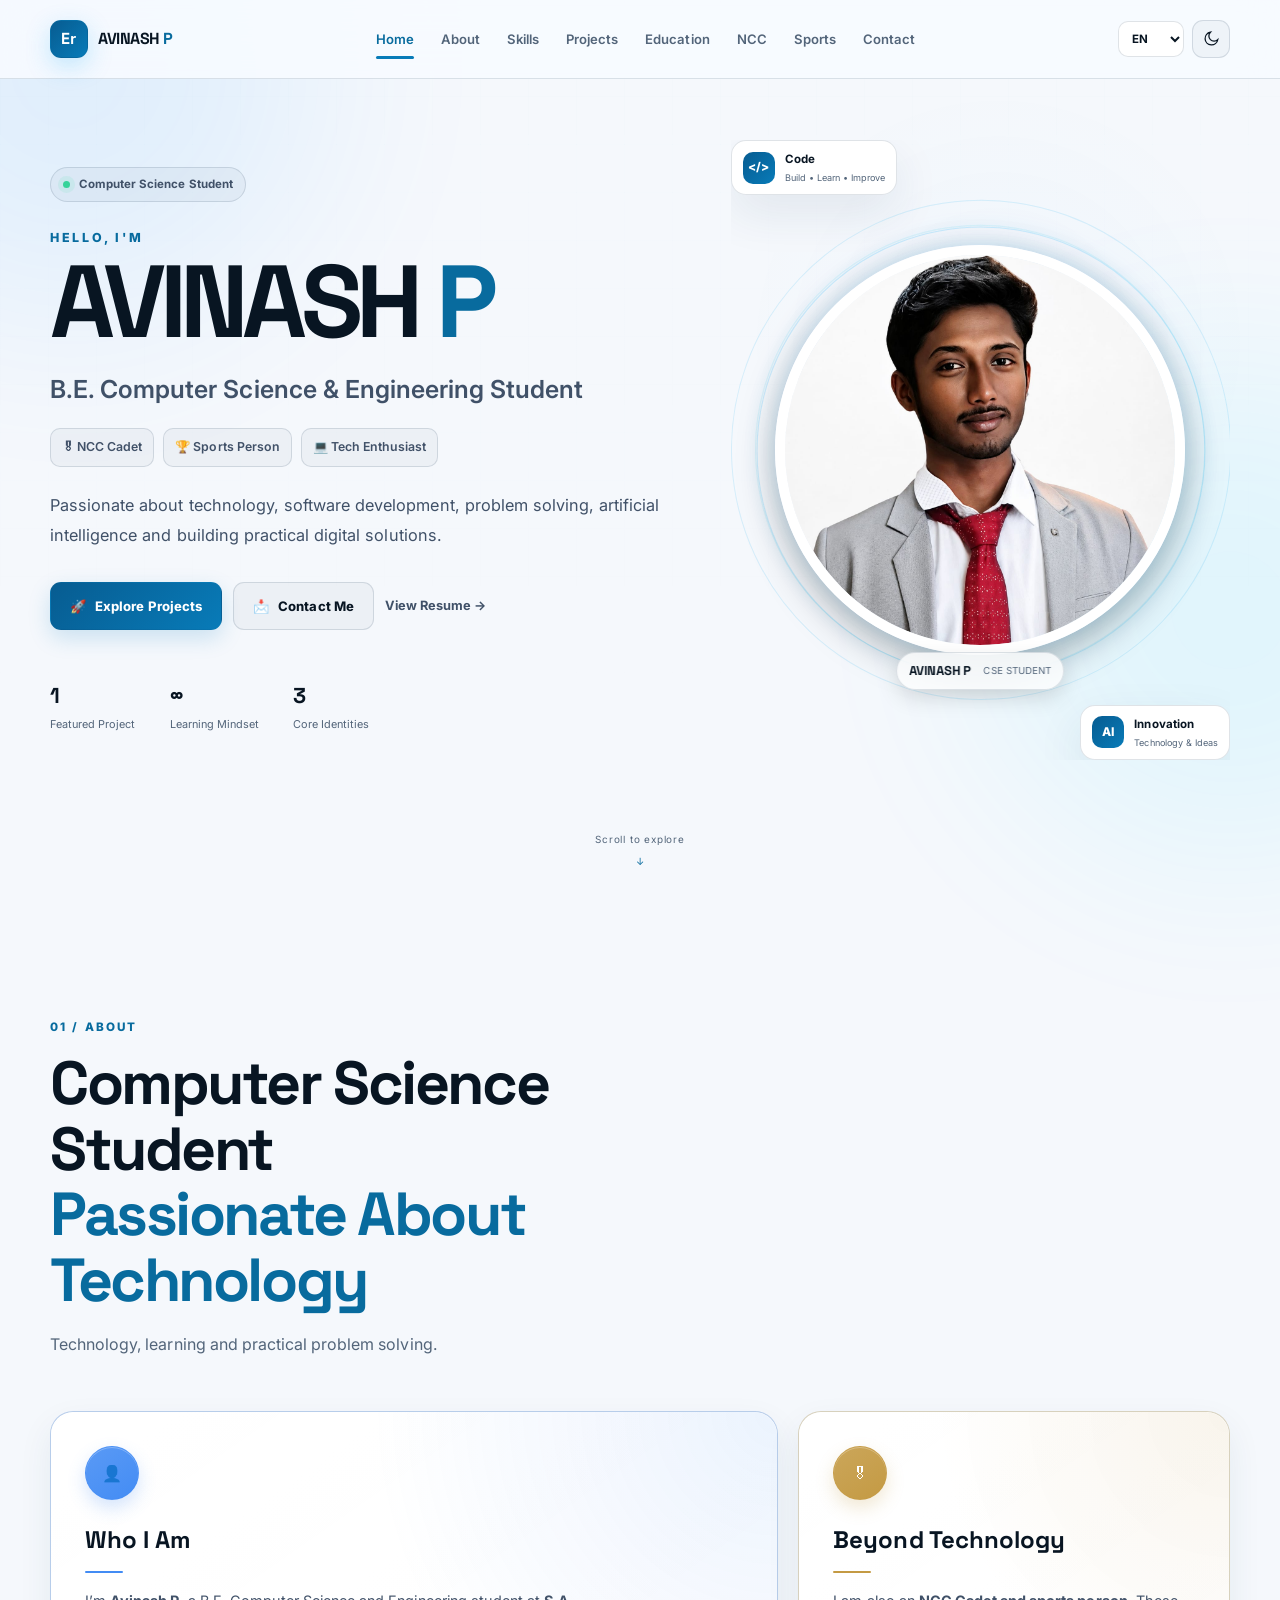
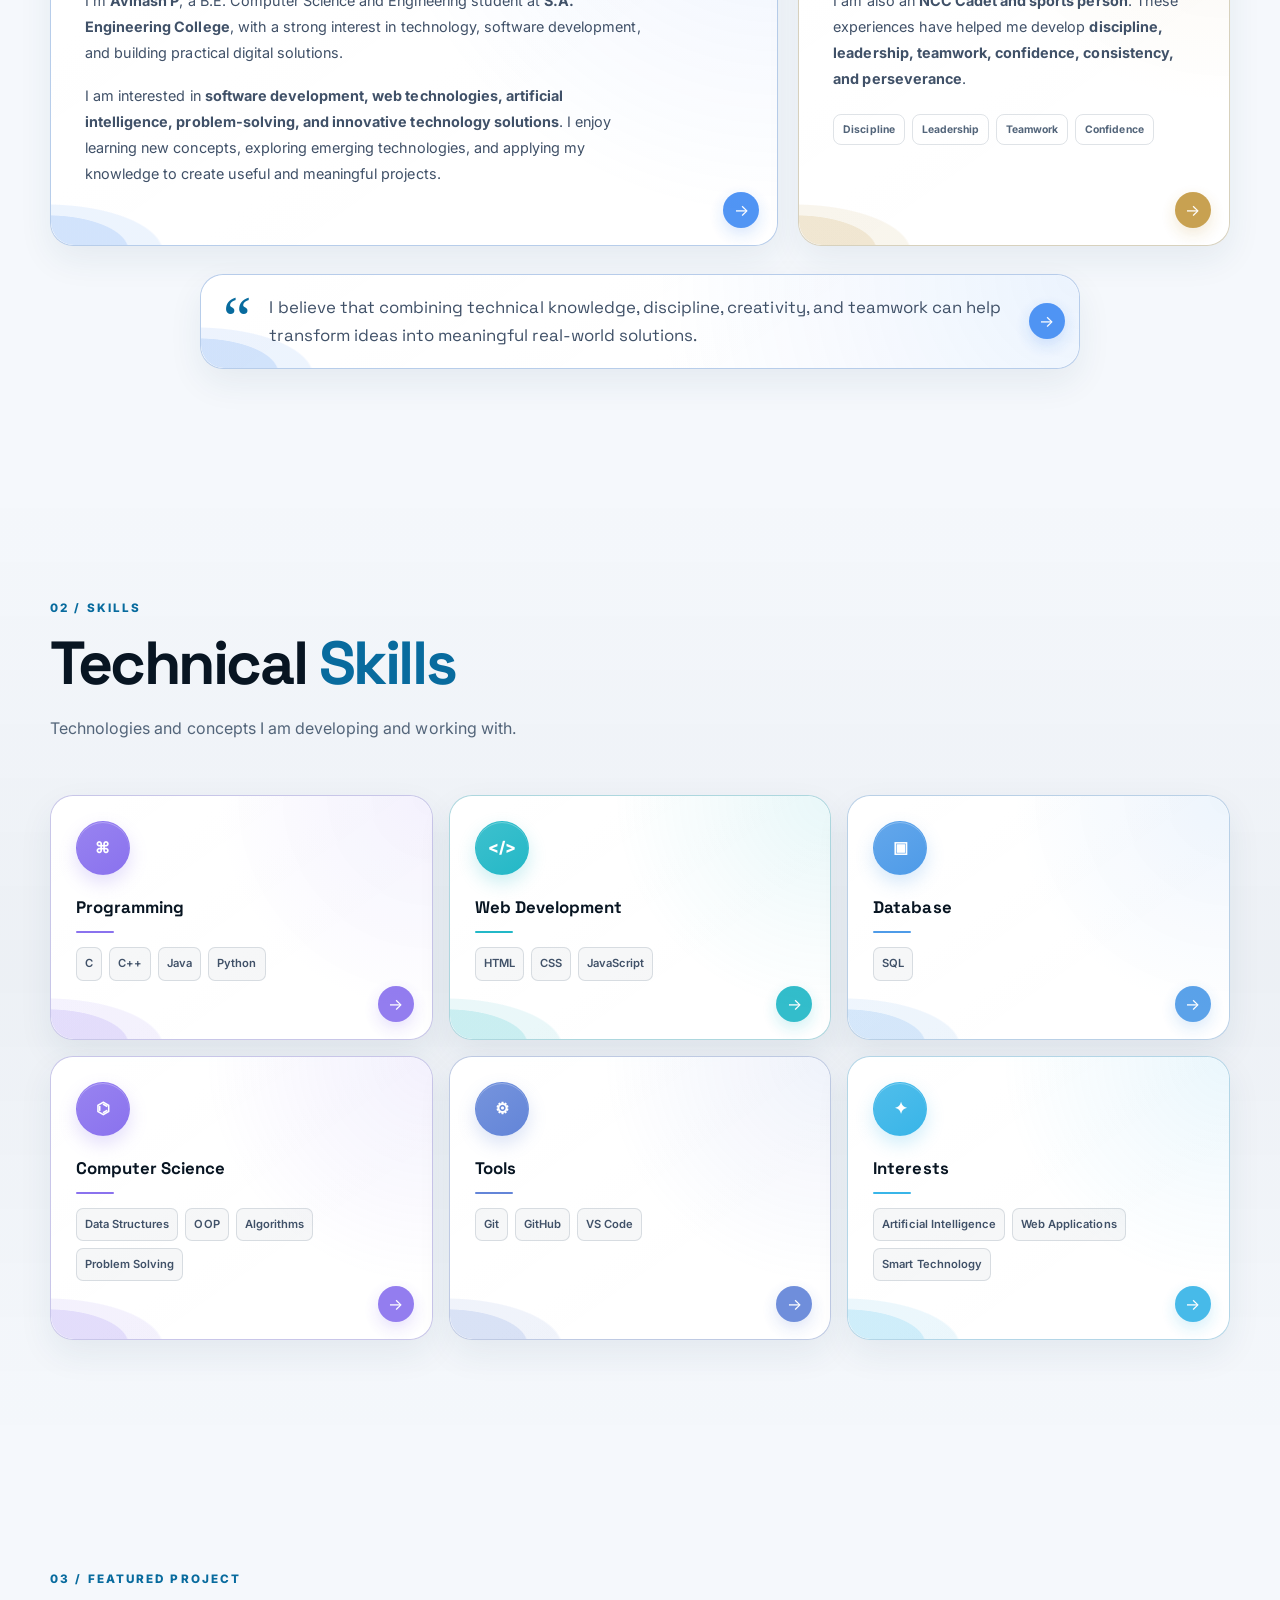
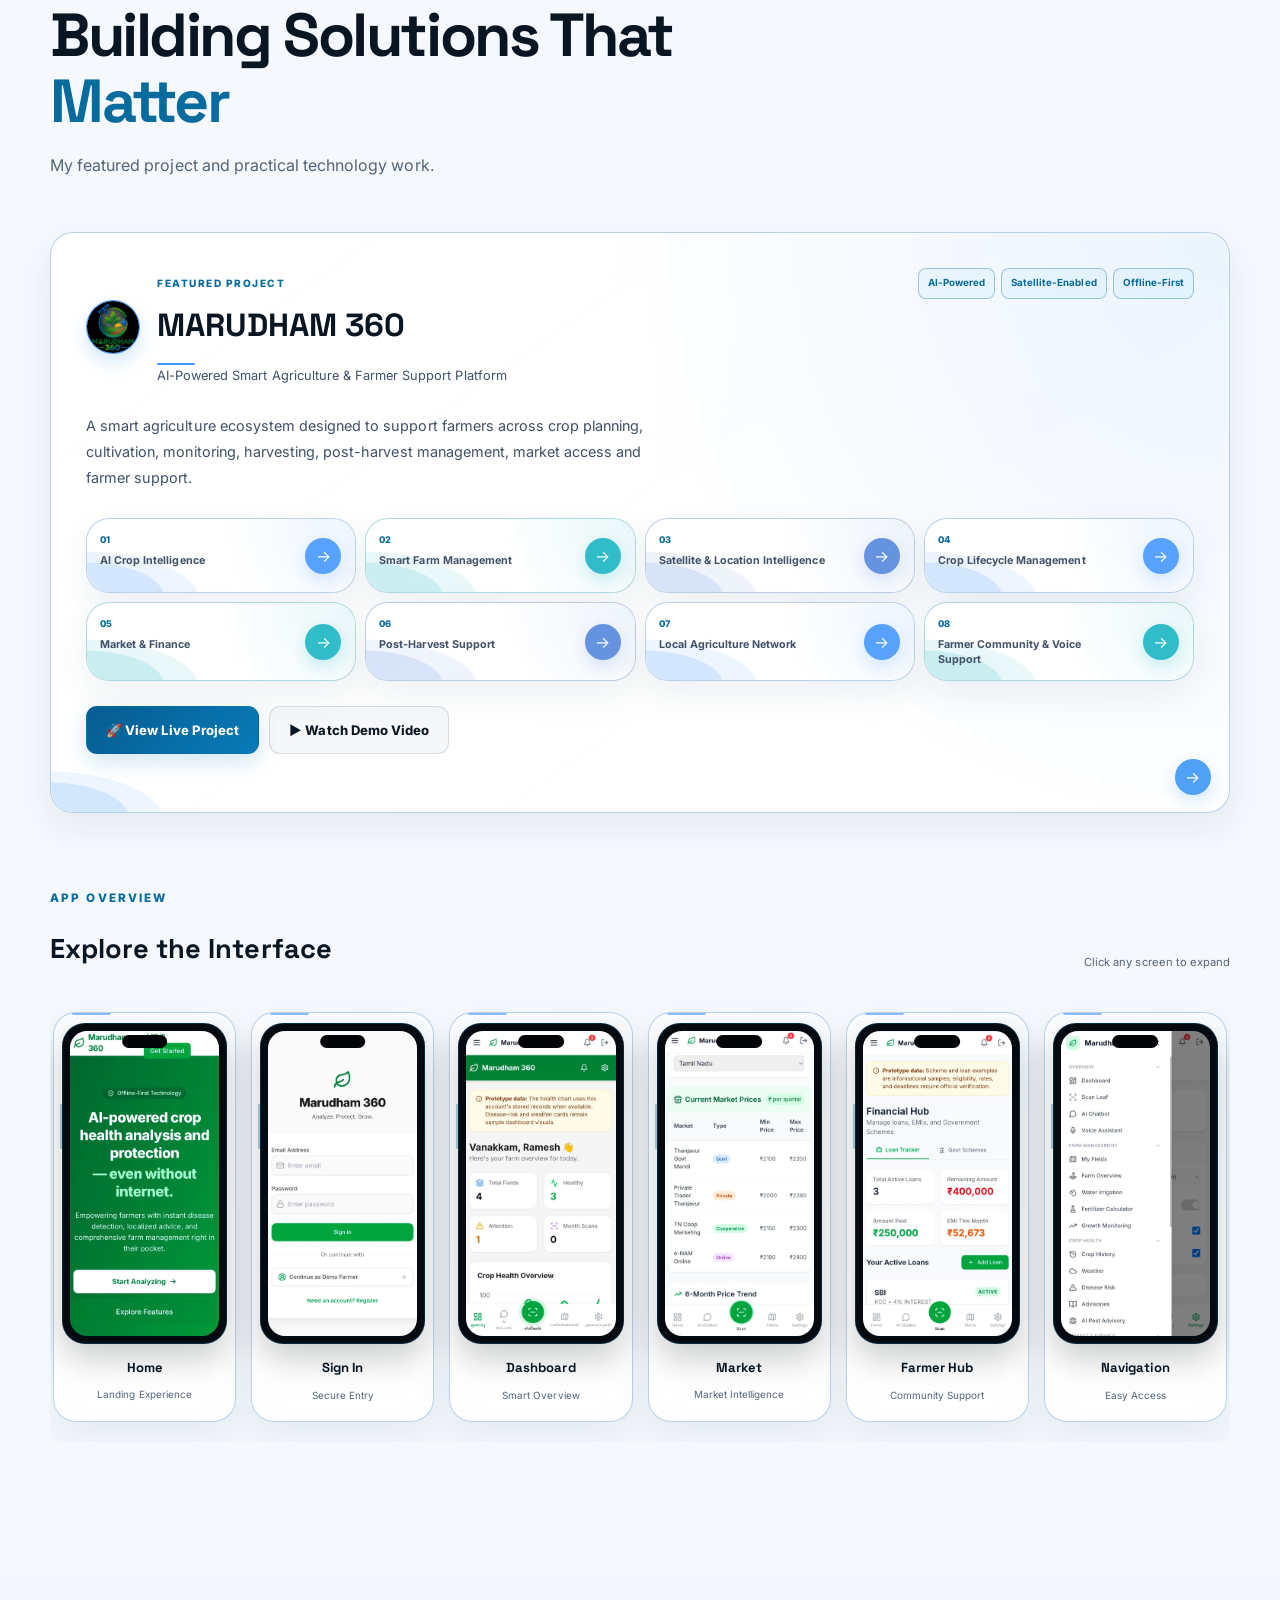
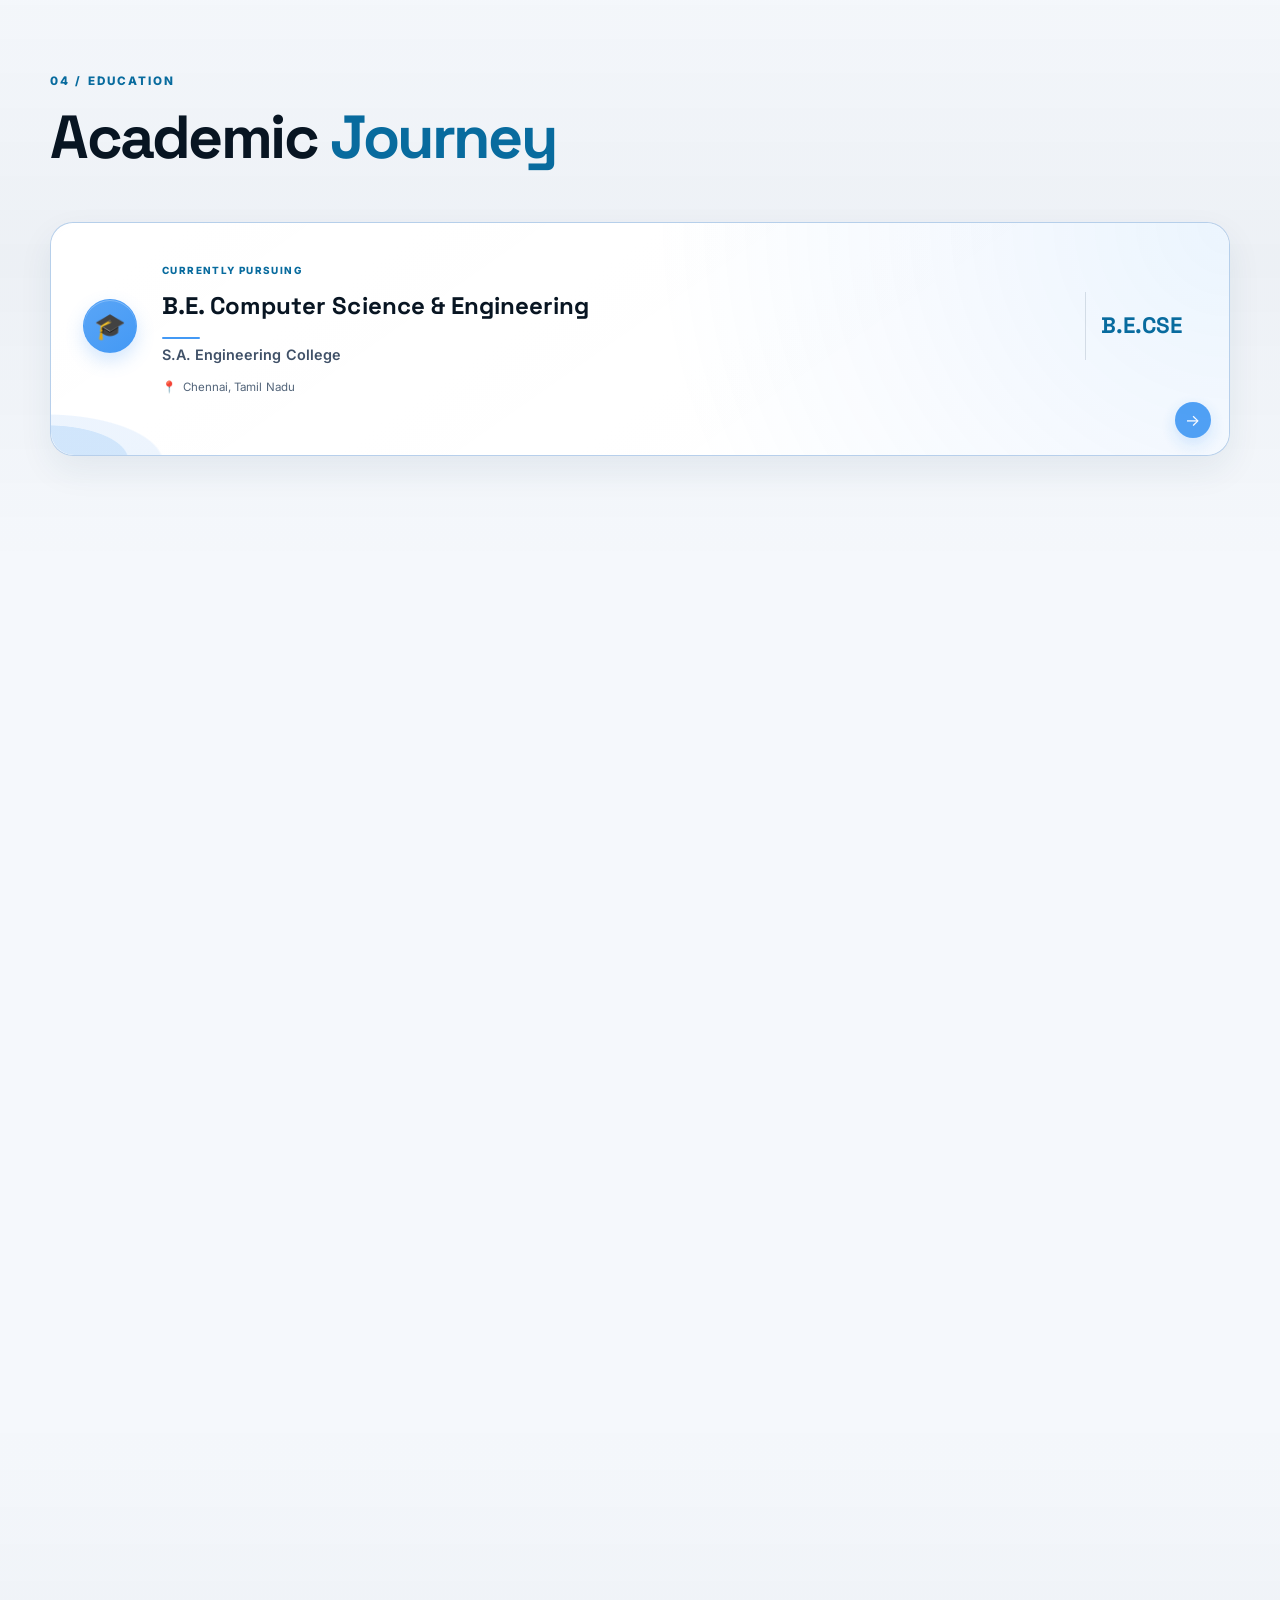
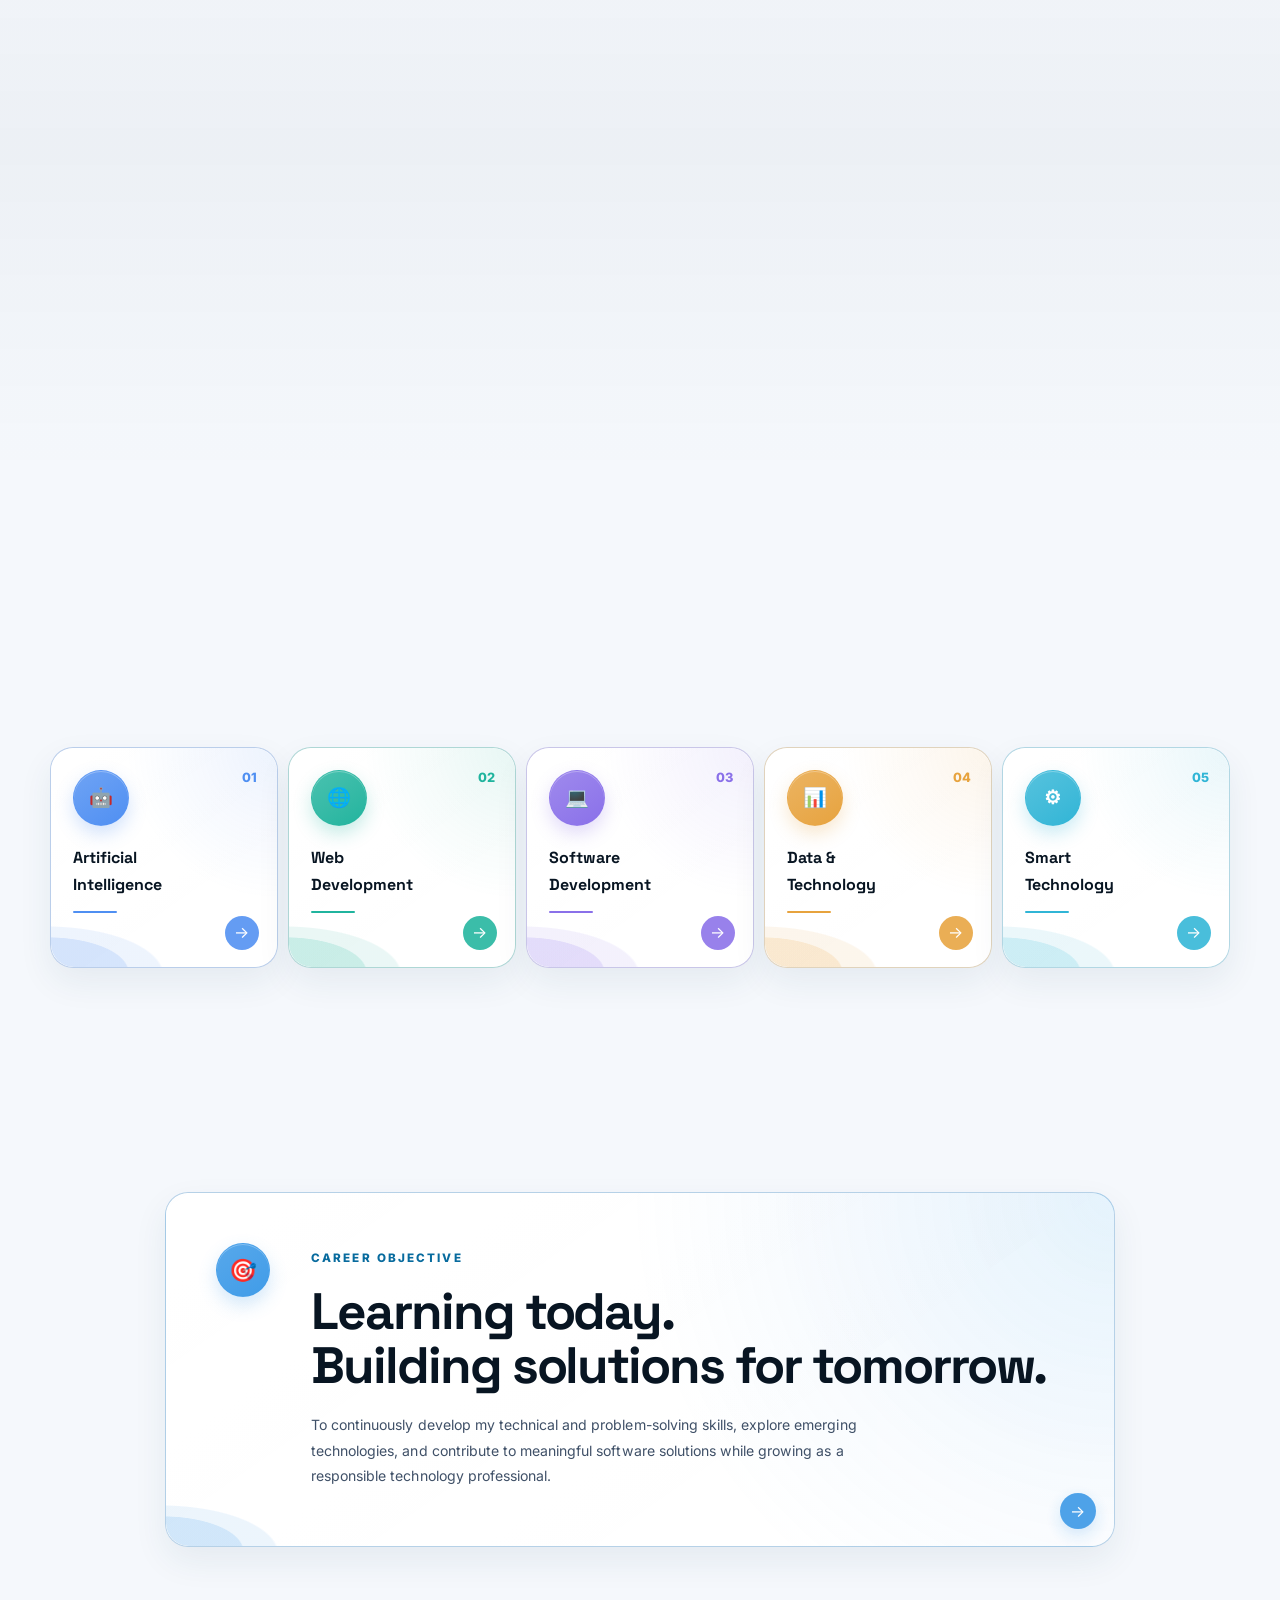
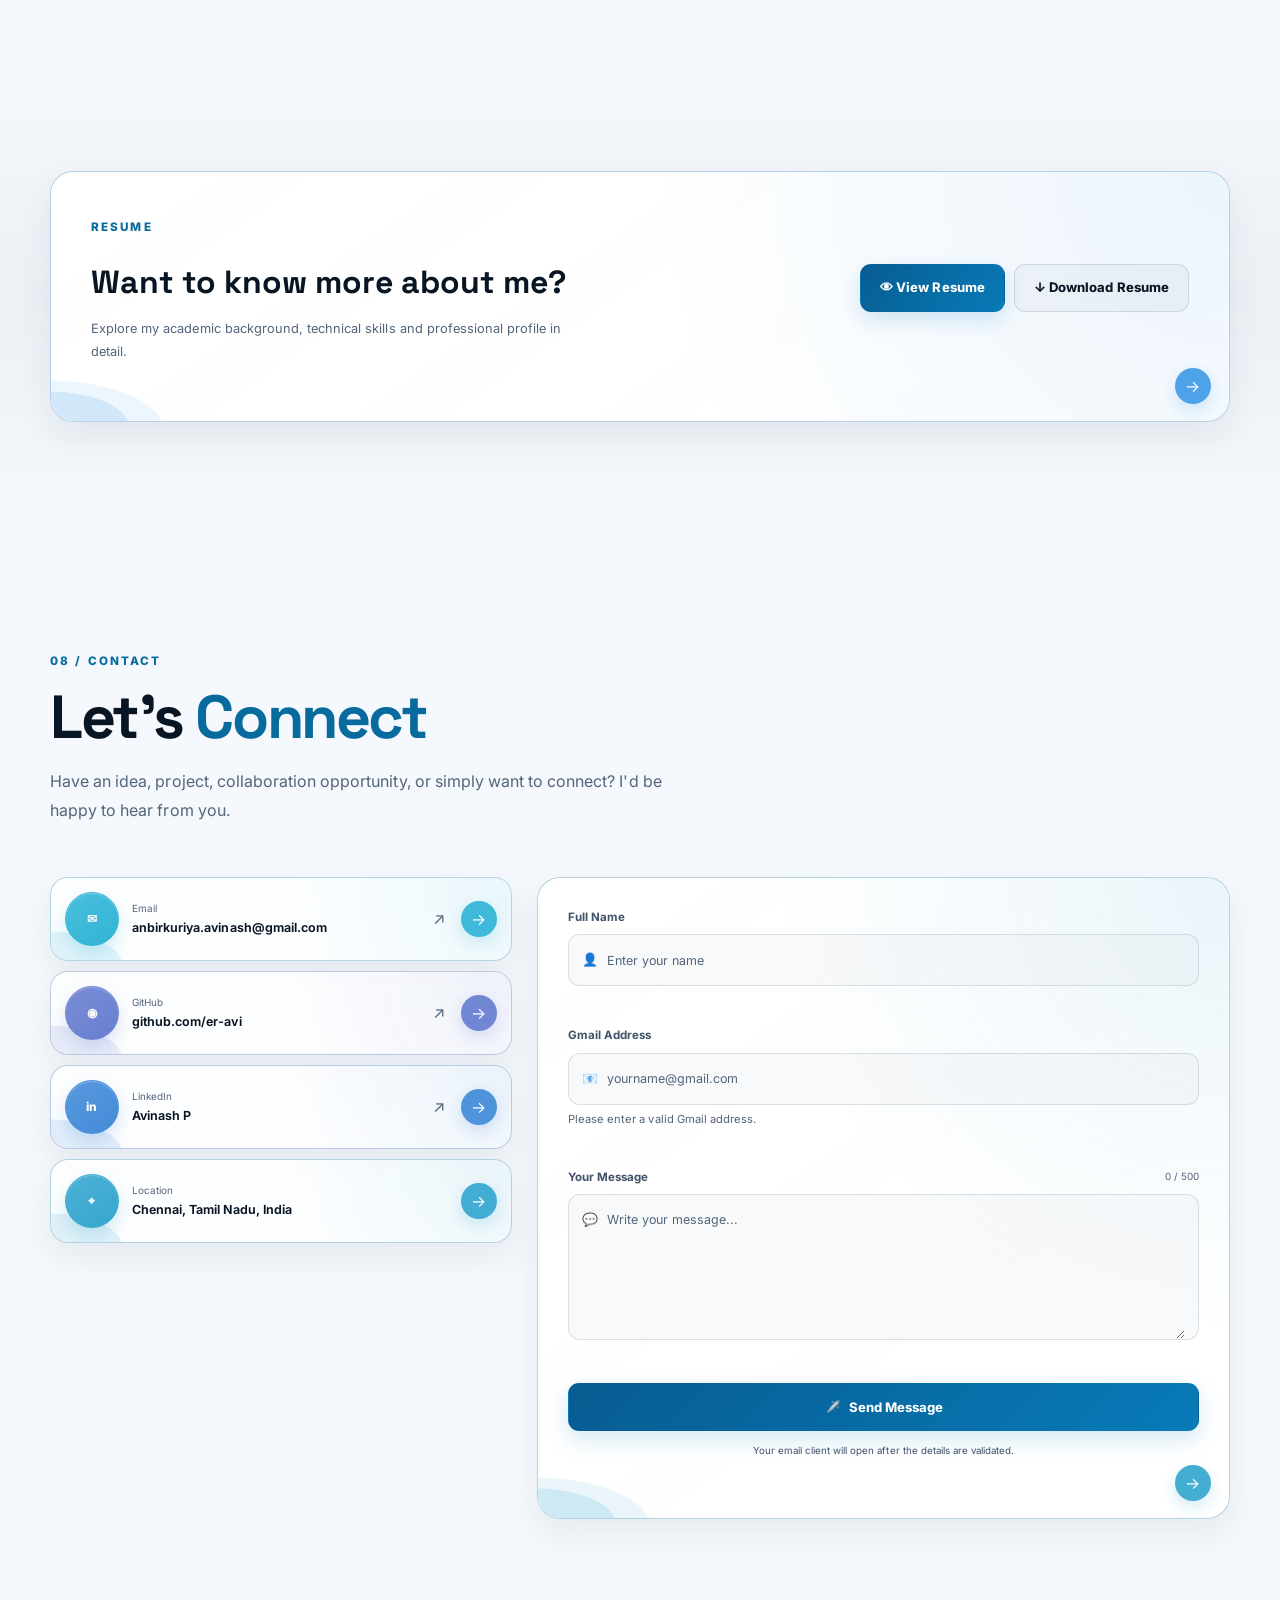
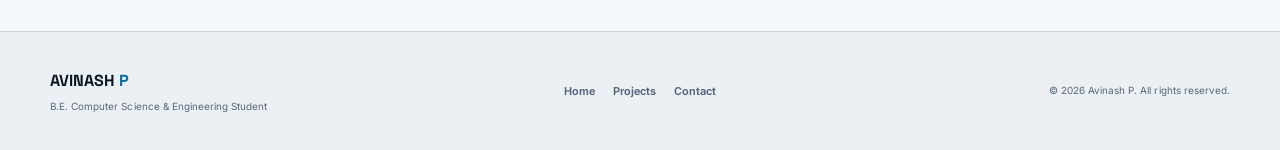
==== commit 39fc6d89: "Update index3.html" ====
--- a/index3.html
+++ b/index3.html
@@ -978,7 +978,7 @@
     <div class="container footer-inner">
 
       <div>
-        <a href="#home" class="footer-brand">AVINASH<span>.</span></a>
+        <a href="#home" class="footer-brand">AVINASH <span>P</span></a>
         <p>B.E. Computer Science &amp; Engineering Student</p>
       </div>
 
@@ -1034,4 +1034,4 @@
 
   <script src="script.js"></script>
 </body>
-</html>+</html>
